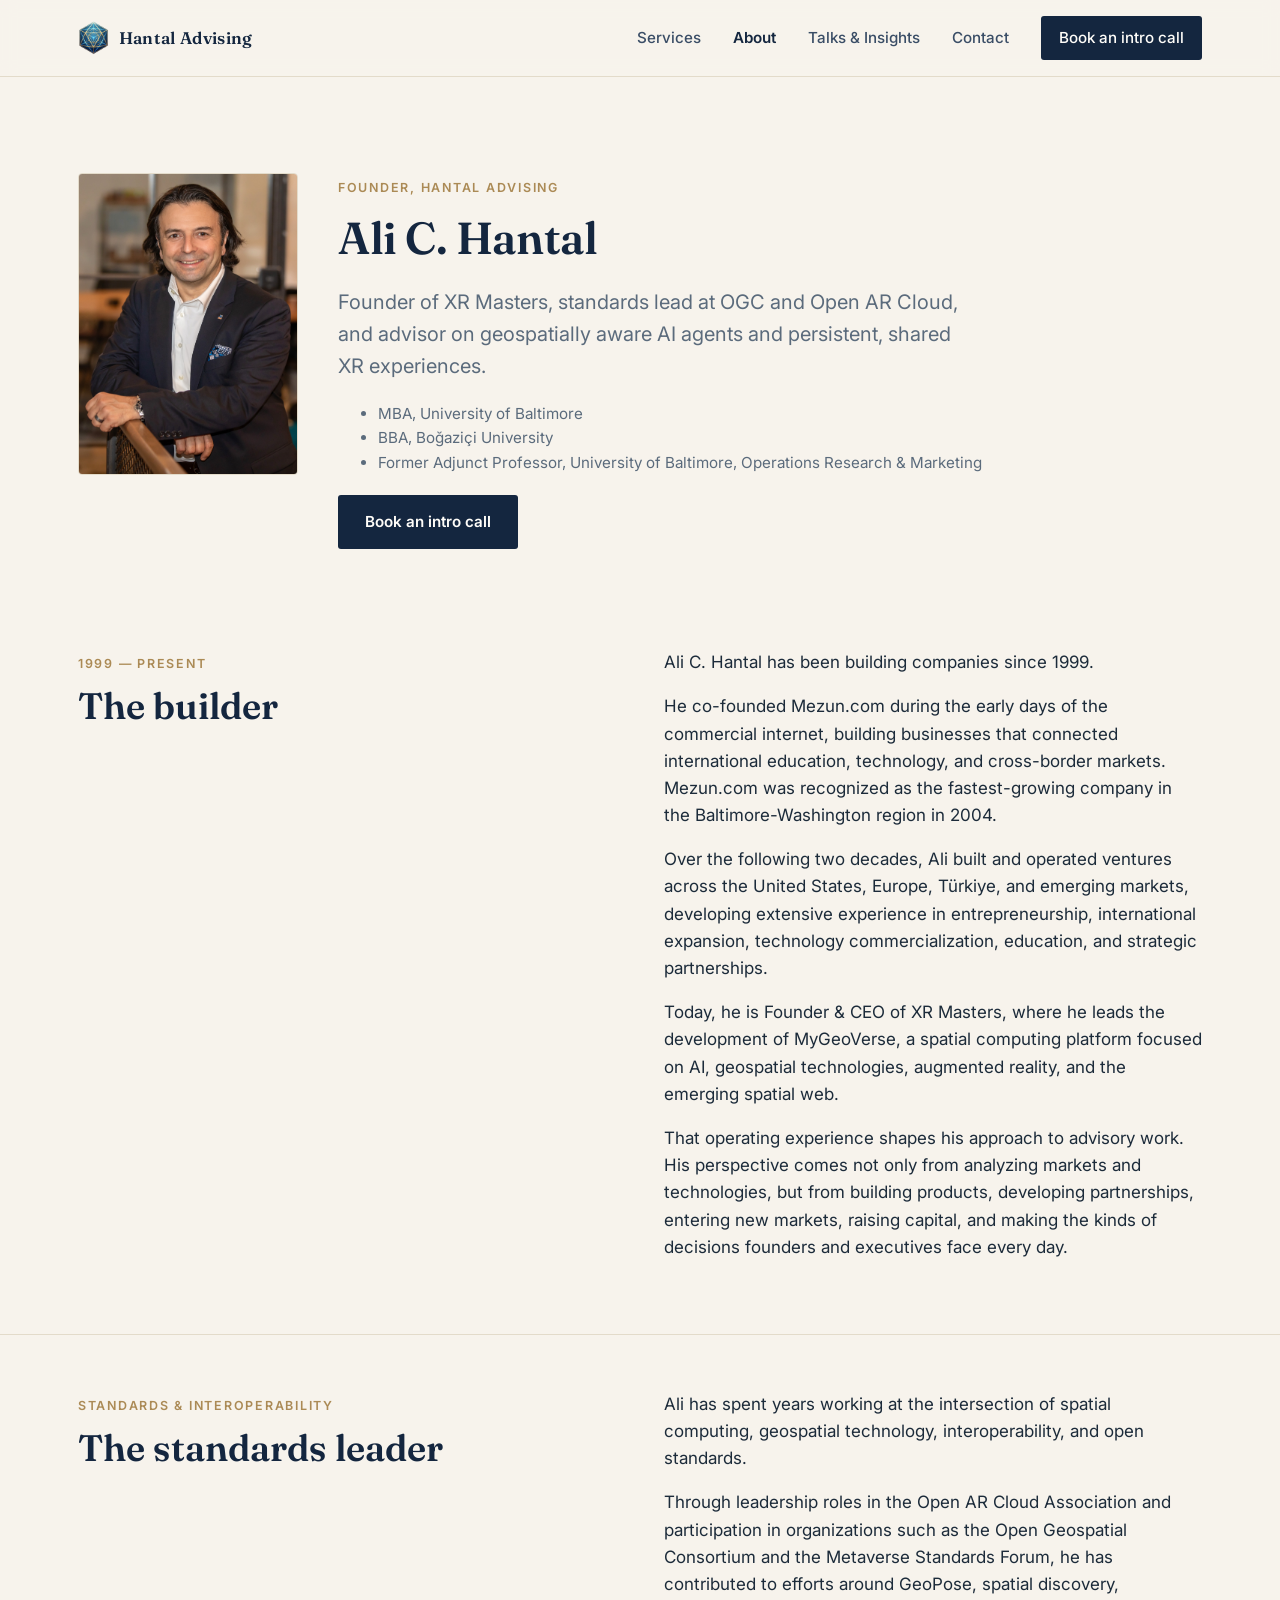
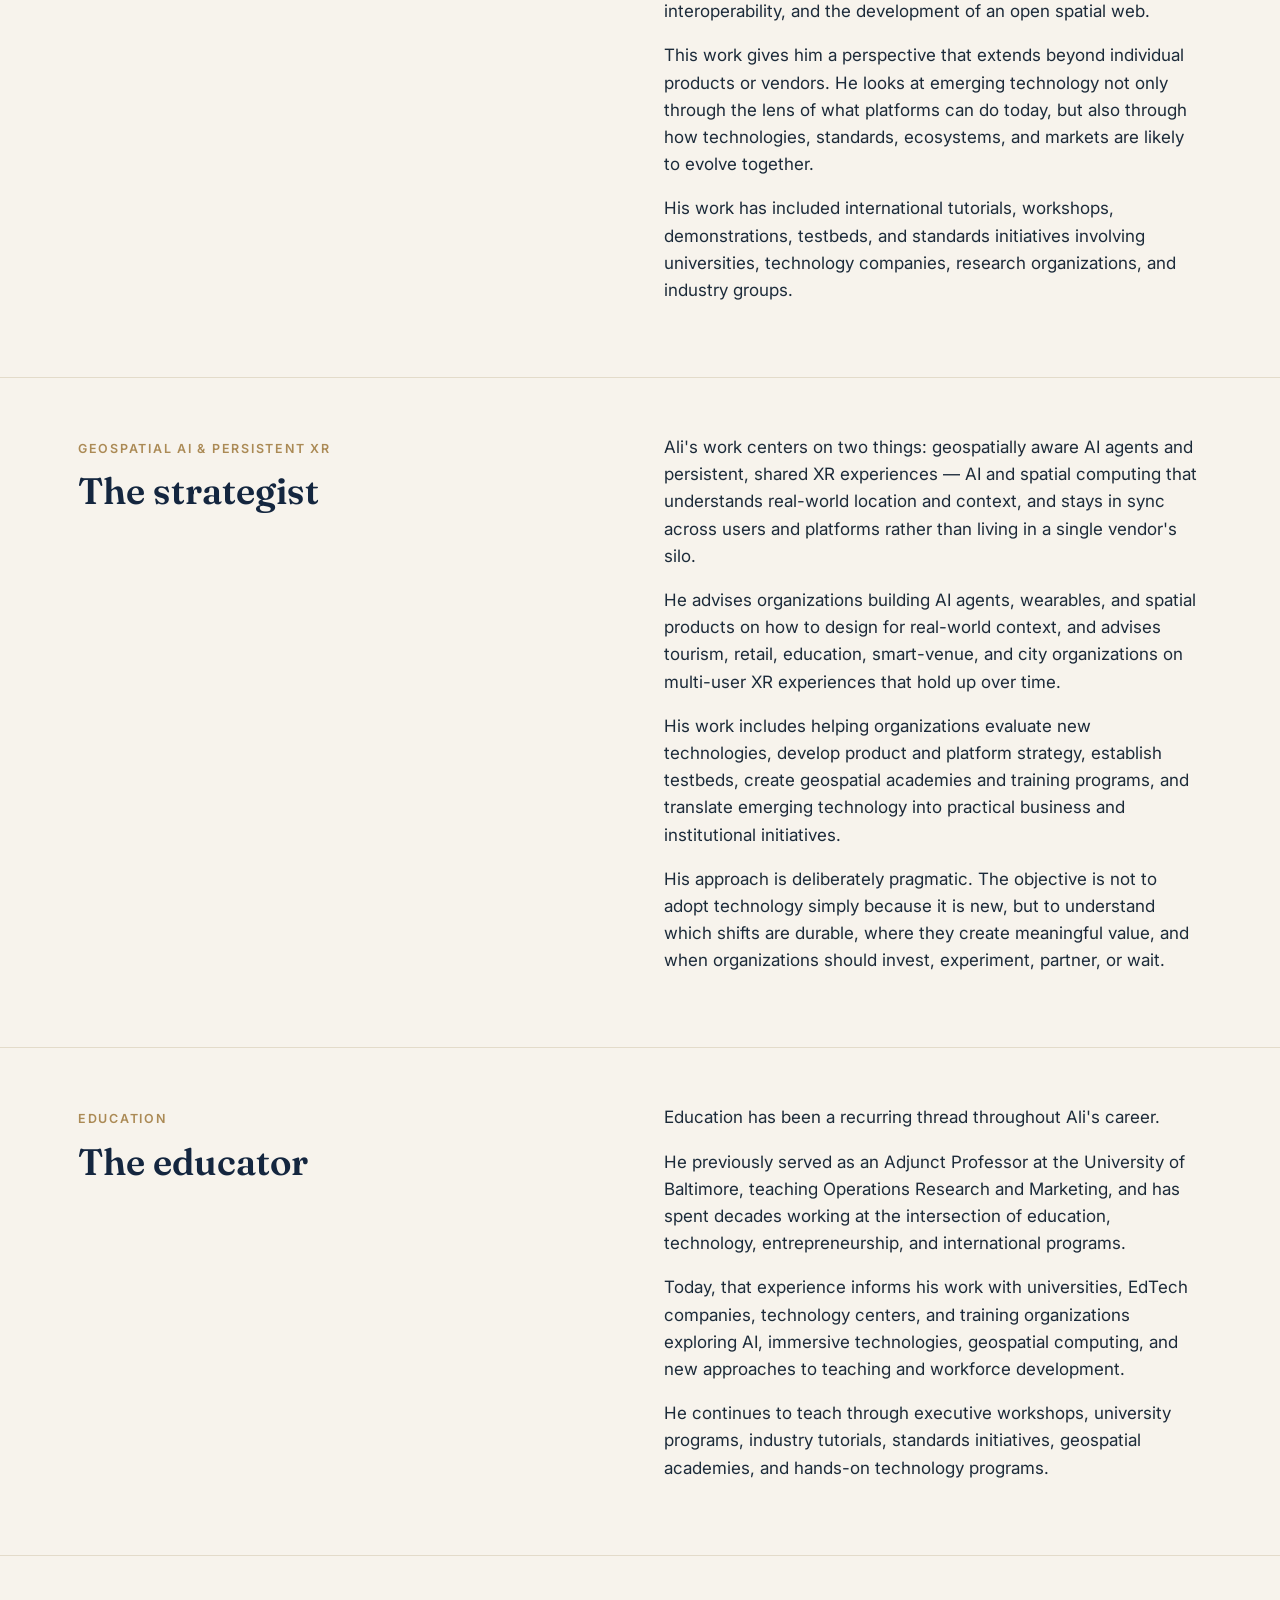
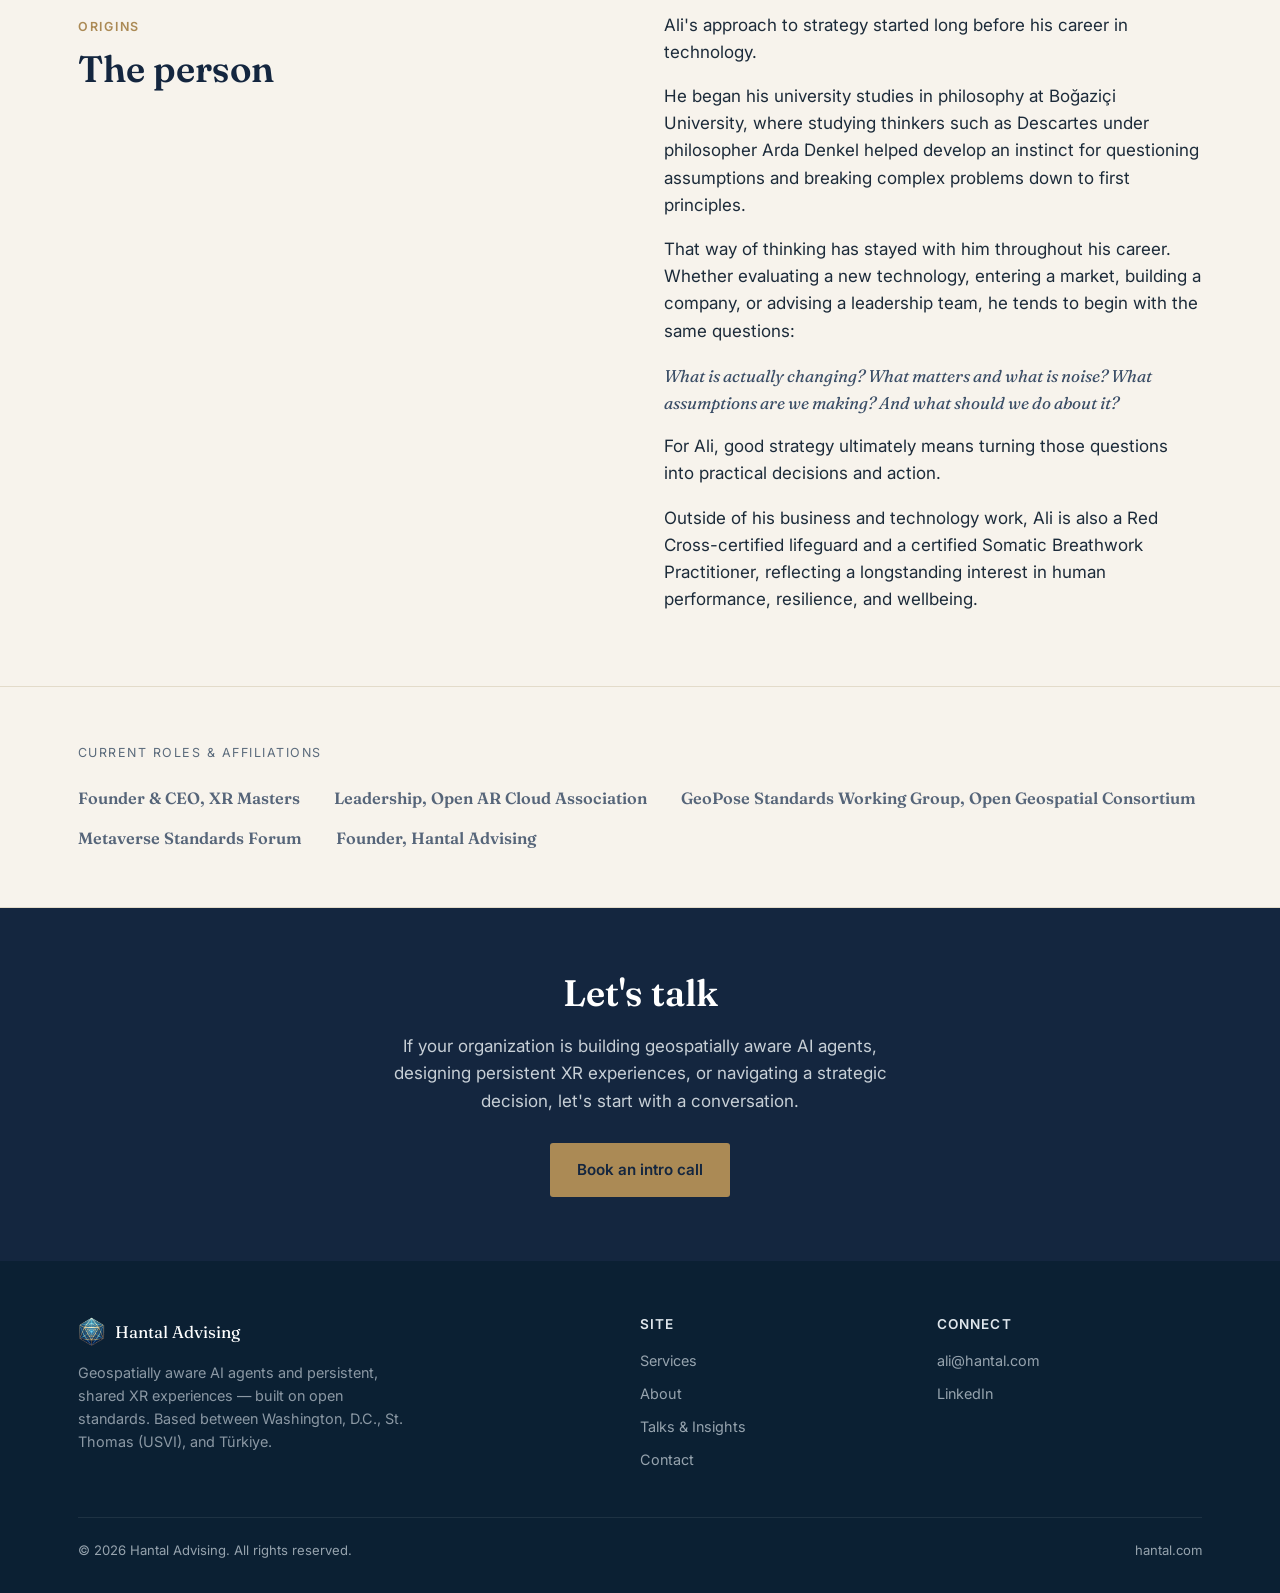
==== about.html @ 778f34fb "Reposition around Geospatially Aware AI Agents and Persistent Shared XR Per the 2026-09-05 homepage/" ====
<!doctype html>
<html lang="en">
<head>
<meta charset="UTF-8">
<meta name="viewport" content="width=device-width, initial-scale=1">
<title>About Ali Hantal — Hantal Advising</title>
<meta name="description" content="Founder of XR Masters, standards lead at OGC and Open AR Cloud, and advisor on geospatially aware AI agents and persistent, shared XR experiences.">
<link rel="icon" href="assets/icon.png">
<link rel="preconnect" href="https://fonts.googleapis.com">
<link rel="preconnect" href="https://fonts.gstatic.com" crossorigin>
<link href="https://fonts.googleapis.com/css2?family=Fraunces:wght@500;600;700&family=Inter:wght@400;500;600;700&display=swap" rel="stylesheet">
<link rel="stylesheet" href="css/style.css">
</head>
<body>

<header class="site">
  <div class="nav-row">
    <a class="brand" href="index.html">
      <img src="assets/icon.png" alt="Hantal Advising icon">
      <span>Hantal Advising</span>
    </a>
    <button class="nav-toggle" aria-label="Toggle navigation" aria-expanded="false">
      <span></span><span></span><span></span>
    </button>
    <nav class="primary">
      <a href="services.html">Services</a>
      <a href="about.html" class="current">About</a>
      <a href="insights.html">Talks &amp; Insights</a>
      <a href="contact.html">Contact</a>
      <a class="cta" href="contact.html">Book an intro call</a>
    </nav>
  </div>
</header>

<main>

  <section class="hero" style="padding-bottom:20px;">
    <div class="wrap">
      <div class="person-card">
        <img src="assets/ali-hantal.jpg" alt="Ali C. Hantal">
        <div>
          <span class="eyebrow">Founder, Hantal Advising</span>
          <h1 style="font-size:clamp(2rem,4vw,2.8rem);">Ali C. Hantal</h1>
          <p class="lede">Founder of XR Masters, standards lead at OGC and Open AR Cloud, and advisor on geospatially aware AI agents and persistent, shared XR experiences.</p>
          <ul class="credentials">
            <li>MBA, University of Baltimore</li>
            <li>BBA, Boğaziçi University</li>
            <li>Former Adjunct Professor, University of Baltimore, Operations Research &amp; Marketing</li>
          </ul>
          <div style="margin-top:20px;display:flex;gap:14px;flex-wrap:wrap;">
            <a class="btn btn-primary" href="contact.html">Book an intro call</a>
          </div>
        </div>
      </div>
    </div>
  </section>

  <!-- The builder -->
  <section class="tight">
    <div class="wrap">
      <div class="two-col">
        <div>
          <span class="eyebrow">1999 — present</span>
          <h2>The builder</h2>
        </div>
        <div>
          <p>Ali C. Hantal has been building companies since 1999.</p>
          <p>He co-founded Mezun.com during the early days of the commercial internet, building businesses that connected international education, technology, and cross-border markets. Mezun.com was recognized as the fastest-growing company in the Baltimore-Washington region in 2004.</p>
          <p>Over the following two decades, Ali built and operated ventures across the United States, Europe, Türkiye, and emerging markets, developing extensive experience in entrepreneurship, international expansion, technology commercialization, education, and strategic partnerships.</p>
          <p>Today, he is Founder &amp; CEO of XR Masters, where he leads the development of MyGeoVerse, a spatial computing platform focused on AI, geospatial technologies, augmented reality, and the emerging spatial web.</p>
          <p>That operating experience shapes his approach to advisory work. His perspective comes not only from analyzing markets and technologies, but from building products, developing partnerships, entering new markets, raising capital, and making the kinds of decisions founders and executives face every day.</p>
        </div>
      </div>
    </div>
  </section>

  <hr class="divider">

  <!-- The standards leader -->
  <section class="tight">
    <div class="wrap">
      <div class="two-col">
        <div>
          <span class="eyebrow">Standards &amp; interoperability</span>
          <h2>The standards leader</h2>
        </div>
        <div>
          <p>Ali has spent years working at the intersection of spatial computing, geospatial technology, interoperability, and open standards.</p>
          <p>Through leadership roles in the Open AR Cloud Association and participation in organizations such as the Open Geospatial Consortium and the Metaverse Standards Forum, he has contributed to efforts around GeoPose, spatial discovery, interoperability, and the development of an open spatial web.</p>
          <p>This work gives him a perspective that extends beyond individual products or vendors. He looks at emerging technology not only through the lens of what platforms can do today, but also through how technologies, standards, ecosystems, and markets are likely to evolve together.</p>
          <p>His work has included international tutorials, workshops, demonstrations, testbeds, and standards initiatives involving universities, technology companies, research organizations, and industry groups.</p>
        </div>
      </div>
    </div>
  </section>

  <hr class="divider">

  <!-- The strategist -->
  <section class="tight">
    <div class="wrap">
      <div class="two-col">
        <div>
          <span class="eyebrow">Geospatial AI &amp; persistent XR</span>
          <h2>The strategist</h2>
        </div>
        <div>
          <p>Ali's work centers on two things: geospatially aware AI agents and persistent, shared XR experiences — AI and spatial computing that understands real-world location and context, and stays in sync across users and platforms rather than living in a single vendor's silo.</p>
          <p>He advises organizations building AI agents, wearables, and spatial products on how to design for real-world context, and advises tourism, retail, education, smart-venue, and city organizations on multi-user XR experiences that hold up over time.</p>
          <p>His work includes helping organizations evaluate new technologies, develop product and platform strategy, establish testbeds, create geospatial academies and training programs, and translate emerging technology into practical business and institutional initiatives.</p>
          <p>His approach is deliberately pragmatic. The objective is not to adopt technology simply because it is new, but to understand which shifts are durable, where they create meaningful value, and when organizations should invest, experiment, partner, or wait.</p>
        </div>
      </div>
    </div>
  </section>

  <hr class="divider">

  <!-- The educator -->
  <section class="tight">
    <div class="wrap">
      <div class="two-col">
        <div>
          <span class="eyebrow">Education</span>
          <h2>The educator</h2>
        </div>
        <div>
          <p>Education has been a recurring thread throughout Ali's career.</p>
          <p>He previously served as an Adjunct Professor at the University of Baltimore, teaching Operations Research and Marketing, and has spent decades working at the intersection of education, technology, entrepreneurship, and international programs.</p>
          <p>Today, that experience informs his work with universities, EdTech companies, technology centers, and training organizations exploring AI, immersive technologies, geospatial computing, and new approaches to teaching and workforce development.</p>
          <p>He continues to teach through executive workshops, university programs, industry tutorials, standards initiatives, geospatial academies, and hands-on technology programs.</p>
        </div>
      </div>
    </div>
  </section>

  <hr class="divider">

  <!-- The person -->
  <section class="tight">
    <div class="wrap">
      <div class="two-col">
        <div>
          <span class="eyebrow">Origins</span>
          <h2>The person</h2>
        </div>
        <div>
          <p>Ali's approach to strategy started long before his career in technology.</p>
          <p>He began his university studies in philosophy at Boğaziçi University, where studying thinkers such as Descartes under philosopher Arda Denkel helped develop an instinct for questioning assumptions and breaking complex problems down to first principles.</p>
          <p>That way of thinking has stayed with him throughout his career. Whether evaluating a new technology, entering a market, building a company, or advising a leadership team, he tends to begin with the same questions:</p>
          <p style="font-family:var(--font-head);font-style:italic;color:var(--ink-soft);">What is actually changing? What matters and what is noise? What assumptions are we making? And what should we do about it?</p>
          <p>For Ali, good strategy ultimately means turning those questions into practical decisions and action.</p>
          <p>Outside of his business and technology work, Ali is also a Red Cross-certified lifeguard and a certified Somatic Breathwork Practitioner, reflecting a longstanding interest in human performance, resilience, and wellbeing.</p>
        </div>
      </div>
    </div>
  </section>

  <!-- Affiliations -->
  <section class="credibility tight">
    <div class="wrap">
      <div class="label">Current roles &amp; affiliations</div>
      <div class="logo-row">
        <span>Founder &amp; CEO, XR Masters</span>
        <span>Leadership, Open AR Cloud Association</span>
        <span>GeoPose Standards Working Group, Open Geospatial Consortium</span>
        <span>Metaverse Standards Forum</span>
        <span>Founder, Hantal Advising</span>
      </div>
    </div>
  </section>

  <section class="cta-band">
    <div class="wrap">
      <h2>Let's talk</h2>
      <p>If your organization is building geospatially aware AI agents, designing persistent XR experiences, or navigating a strategic decision, let's start with a conversation.</p>
      <a class="btn btn-primary" href="contact.html">Book an intro call</a>
    </div>
  </section>

</main>

<footer class="site">
  <div class="wrap">
    <div class="foot-grid">
      <div>
        <div class="brand-foot">
          <img src="assets/icon.png" alt="Hantal Advising icon">
          <span>Hantal Advising</span>
        </div>
        <p style="max-width:340px;color:#8b98a4;">Geospatially aware AI agents and persistent, shared XR experiences — built on open standards. Based between Washington, D.C., St. Thomas (USVI), and Türkiye.</p>
      </div>
      <div>
        <h4>Site</h4>
        <ul>
          <li><a href="services.html">Services</a></li>
          <li><a href="about.html">About</a></li>
          <li><a href="insights.html">Talks &amp; Insights</a></li>
          <li><a href="contact.html">Contact</a></li>
        </ul>
      </div>
      <div>
        <h4>Connect</h4>
        <ul>
          <li><a href="mailto:ali@hantal.com">ali@hantal.com</a></li>
          <li><a href="https://linkedin.com/in/ahantal" target="_blank" rel="noopener">LinkedIn</a></li>
        </ul>
      </div>
    </div>
    <div class="bottom">
      <span>© 2026 Hantal Advising. All rights reserved.</span>
      <span>hantal.com</span>
    </div>
  </div>
</footer>

<script src="js/main.js"></script>
</body>
</html>
---- css/style.css ----
/* ============================================================
   Hantal Advising — shared stylesheet
   ============================================================ */

:root {
  --ink: #14263f;         /* deep navy, from wordmark */
  --ink-soft: #3a4d66;
  --teal: #123047;        /* anchor dark teal/navy */
  --teal-deep: #0b2033;
  --gold: #ab8a55;        /* metallic accent, from icosahedron edges */
  --gold-bright: #c7a668;
  --paper: #f7f3ec;       /* warm off-white ground */
  --paper-raised: #fffdf9;
  --line: #e3dbca;
  --text: #1c2b3a;
  --text-muted: #5b6b7c;
  --max: 1180px;

  --font-head: "Fraunces", "Iowan Old Style", Georgia, serif;
  --font-body: "Inter", -apple-system, BlinkMacSystemFont, "Segoe UI", sans-serif;
}

* { box-sizing: border-box; }
html { scroll-behavior: smooth; }

body {
  margin: 0;
  background: var(--paper);
  color: var(--text);
  font-family: var(--font-body);
  font-size: 17px;
  line-height: 1.6;
  -webkit-font-smoothing: antialiased;
}

img { max-width: 100%; display: block; }

a { color: var(--teal); text-decoration: none; }
a:hover { color: var(--gold); }

h1, h2, h3, h4 {
  font-family: var(--font-head);
  color: var(--ink);
  line-height: 1.15;
  margin: 0 0 0.5em;
  font-weight: 600;
}

h1 { font-size: clamp(2.4rem, 5vw, 3.6rem); letter-spacing: -0.01em; }
h2 { font-size: clamp(1.7rem, 3vw, 2.3rem); }
h3 { font-size: 1.3rem; }

p { margin: 0 0 1em; color: var(--text); }

.eyebrow {
  display: inline-block;
  font-family: var(--font-body);
  font-size: 0.78rem;
  letter-spacing: 0.14em;
  text-transform: uppercase;
  color: var(--gold);
  font-weight: 600;
  margin-bottom: 0.9em;
}

.lede {
  font-size: 1.15rem;
  color: var(--text-muted);
  max-width: 640px;
}

.wrap {
  max-width: var(--max);
  margin: 0 auto;
  padding: 0 28px;
}

section { padding: 88px 0; }
section.tight { padding: 56px 0; }

/* ---------- buttons ---------- */
.btn {
  display: inline-flex;
  align-items: center;
  gap: 8px;
  font-family: var(--font-body);
  font-weight: 600;
  font-size: 0.95rem;
  padding: 14px 26px;
  border-radius: 3px;
  border: 1px solid transparent;
  cursor: pointer;
  transition: all 0.18s ease;
}
.btn-primary {
  background: var(--ink);
  color: var(--paper-raised);
}
.btn-primary:hover { background: var(--gold); color: var(--ink); }
.btn-ghost {
  background: transparent;
  color: var(--ink);
  border-color: var(--ink);
}
.btn-ghost:hover { border-color: var(--gold); color: var(--gold); }

/* ---------- header / nav ---------- */
header.site {
  position: sticky;
  top: 0;
  z-index: 40;
  background: rgba(247, 243, 236, 0.92);
  backdrop-filter: blur(8px);
  border-bottom: 1px solid var(--line);
}
.nav-row {
  display: flex;
  align-items: center;
  justify-content: space-between;
  padding: 16px 28px;
  max-width: var(--max);
  margin: 0 auto;
}
.brand {
  display: flex;
  align-items: center;
  gap: 10px;
  font-family: var(--font-head);
  font-weight: 600;
  font-size: 1.05rem;
  color: var(--ink);
  letter-spacing: 0.02em;
}
.brand img { height: 34px; width: auto; }
nav.primary { display: flex; align-items: center; gap: 32px; }
nav.primary a {
  color: var(--ink-soft);
  font-size: 0.95rem;
  font-weight: 500;
}
nav.primary a.current { color: var(--ink); font-weight: 600; }
nav.primary a.cta {
  color: var(--paper-raised);
  background: var(--ink);
  padding: 10px 18px;
  border-radius: 3px;
}
nav.primary a.cta:hover { background: var(--gold); color: var(--ink); }

.nav-toggle {
  display: none;
  background: none;
  border: none;
  cursor: pointer;
  padding: 6px;
}
.nav-toggle span {
  display: block;
  width: 24px;
  height: 2px;
  background: var(--ink);
  margin: 5px 0;
}

@media (max-width: 860px) {
  nav.primary {
    display: none;
    position: fixed;
    top: 68px;
    left: 0;
    right: 0;
    max-height: calc(100vh - 68px);
    overflow-y: auto;
    background: var(--paper-raised);
    flex-direction: column;
    align-items: flex-start;
    gap: 0;
    padding: 12px 28px 28px;
    border-bottom: 1px solid var(--line);
  }
  nav.primary.open { display: flex; }
  nav.primary a { width: 100%; padding: 14px 0; border-bottom: 1px solid var(--line); }
  nav.primary a.cta { margin-top: 12px; text-align: center; }
  .nav-toggle { display: block; }
}

/* ---------- hero ---------- */
.hero {
  padding: 96px 0 72px;
}
.hero .eyebrow { margin-bottom: 1.1em; }
.hero h1 { max-width: 820px; }
.hero .lede { margin-top: 22px; font-size: 1.25rem; }
.hero-cta { margin-top: 34px; display: flex; gap: 16px; flex-wrap: wrap; }
.hero-arenas {
  margin-top: 56px;
  display: grid;
  grid-template-columns: repeat(2, 1fr);
  gap: 1px;
  background: var(--line);
  border: 1px solid var(--line);
}
.hero-arenas div {
  background: var(--paper-raised);
  padding: 22px 24px;
  font-size: 0.95rem;
  color: var(--ink-soft);
  font-weight: 500;
}
@media (max-width: 700px) {
  .hero-arenas { grid-template-columns: 1fr; }
}

/* ---------- sections on dark ---------- */
.band-dark {
  background: var(--teal-deep);
  color: #dfe6ec;
}
.band-dark h2, .band-dark h3 { color: #fff; }
.band-dark p { color: #b9c3cd; }
.band-dark .eyebrow { color: var(--gold-bright); }

/* ---------- cards ---------- */
.grid { display: grid; gap: 26px; }
.grid.cols-3 { grid-template-columns: repeat(3, 1fr); }
.grid.cols-2 { grid-template-columns: repeat(2, 1fr); }
@media (max-width: 900px) {
  .grid.cols-3, .grid.cols-2 { grid-template-columns: 1fr; }
}

.card {
  background: var(--paper-raised);
  border: 1px solid var(--line);
  padding: 30px 28px;
  border-radius: 4px;
}
.card h3 { margin-bottom: 0.5em; }

.boxes-lg .card {
  padding: 44px 40px;
  border-top: 3px solid var(--gold);
}
.boxes-lg .card h3 { font-size: 1.5rem; }
.boxes-lg .card p { color: var(--text-muted); font-size: 1.02rem; }
.boxes-lg .card a.more { font-size: 0.98rem; }
.card .tag {
  font-size: 0.75rem;
  letter-spacing: 0.08em;
  text-transform: uppercase;
  color: var(--gold);
  font-weight: 700;
  margin-bottom: 0.8em;
  display: block;
}
.card ul { margin: 0.8em 0 0; padding-left: 1.1em; color: var(--text-muted); }
.card ul li { margin-bottom: 0.4em; }
.card a.more { display: inline-block; margin-top: 1em; font-weight: 600; font-size: 0.92rem; }

/* ---------- credibility strip ---------- */
.credibility {
  border-top: 1px solid var(--line);
  border-bottom: 1px solid var(--line);
  padding: 40px 0;
}
.credibility .label {
  font-size: 0.78rem;
  letter-spacing: 0.12em;
  text-transform: uppercase;
  color: var(--text-muted);
  margin-bottom: 22px;
}
.logo-row {
  display: flex;
  flex-wrap: wrap;
  gap: 14px 34px;
  align-items: center;
}
.logo-row span {
  font-family: var(--font-head);
  font-weight: 600;
  color: var(--ink-soft);
  font-size: 1.02rem;
  opacity: 0.85;
}

/* ---------- signature band ---------- */
.signature {
  background: var(--teal-deep);
  color: #e8ecef;
  padding: 72px 0;
  position: relative;
}
.signature::before {
  content: "";
  position: absolute;
  inset: 0;
  background: radial-gradient(circle at 85% 20%, rgba(171,138,85,0.16), transparent 55%);
  pointer-events: none;
}
.signature .inner { position: relative; }
.signature .eyebrow { color: var(--gold-bright); }
.signature h2 { color: #fff; max-width: 640px; }
.signature p { color: #b9c3cd; max-width: 600px; }
.signature ul { color: #c7d0d8; padding-left: 1.2em; max-width: 600px; }
.signature ul li { margin-bottom: 0.5em; }

/* ---------- about teaser / person ---------- */
.person-teaser {
  display: grid;
  grid-template-columns: 260px 1fr;
  gap: 44px;
  align-items: center;
}
.person-teaser img {
  border-radius: 4px;
  border: 1px solid var(--line);
}
@media (max-width: 700px) {
  .person-teaser { grid-template-columns: 1fr; }
  .person-teaser img { max-width: 220px; }
}

.person-card {
  display: grid;
  grid-template-columns: 220px 1fr;
  gap: 40px;
  margin-bottom: 24px;
}
.person-card img { border-radius: 4px; border: 1px solid var(--line); }
.person-card .credentials { margin-top: 1em; }
.person-card .credentials li { color: var(--text-muted); font-size: 0.95rem; }
@media (max-width: 700px) {
  .person-card { grid-template-columns: 1fr; }
  .person-card img { max-width: 200px; }
}

/* ---------- talks / insights ---------- */
.filter-tabs {
  display: flex;
  gap: 10px;
  margin-bottom: 36px;
  flex-wrap: wrap;
}
.filter-tabs button {
  font-family: var(--font-body);
  font-weight: 600;
  font-size: 0.9rem;
  padding: 10px 18px;
  border-radius: 999px;
  border: 1px solid var(--line);
  background: var(--paper-raised);
  color: var(--ink-soft);
  cursor: pointer;
  transition: all 0.15s ease;
}
.filter-tabs button.active,
.filter-tabs button:hover {
  background: var(--ink);
  color: var(--paper-raised);
  border-color: var(--ink);
}

.talk-list { display: grid; gap: 20px; }
.talk-card {
  display: grid;
  grid-template-columns: 96px 1fr auto;
  gap: 24px;
  align-items: center;
  background: var(--paper-raised);
  border: 1px solid var(--line);
  border-radius: 4px;
  padding: 22px 26px;
}
.talk-card .kind {
  width: 96px;
  height: 96px;
  border-radius: 4px;
  background: var(--teal-deep);
  display: flex;
  align-items: center;
  justify-content: center;
  color: var(--gold-bright);
  font-family: var(--font-head);
  font-size: 0.8rem;
  text-align: center;
  padding: 8px;
}
.talk-card .meta {
  font-size: 0.82rem;
  color: var(--text-muted);
  text-transform: uppercase;
  letter-spacing: 0.06em;
  margin-bottom: 6px;
}
.talk-card h3 { margin-bottom: 6px; font-size: 1.15rem; }
.talk-card p { margin: 0; color: var(--text-muted); font-size: 0.95rem; }
.talk-card .go { white-space: nowrap; font-weight: 600; }
.talk-card.pinned { border-color: var(--gold); }
@media (max-width: 700px) {
  .talk-card { grid-template-columns: 1fr; }
  .talk-card .kind { width: 56px; height: 56px; font-size: 0.65rem; }
}

.talk-card[data-category][hidden] { display: none; }

/* ---------- contact ---------- */
.contact-grid {
  display: grid;
  grid-template-columns: 1.1fr 0.9fr;
  gap: 56px;
}
@media (max-width: 860px) {
  .contact-grid { grid-template-columns: 1fr; }
}
form.contact-form { display: grid; gap: 18px; }
form.contact-form label {
  display: block;
  font-size: 0.85rem;
  font-weight: 600;
  color: var(--ink-soft);
  margin-bottom: 6px;
}
form.contact-form input,
form.contact-form select,
form.contact-form textarea {
  width: 100%;
  padding: 12px 14px;
  border: 1px solid var(--line);
  border-radius: 3px;
  background: var(--paper-raised);
  font-family: var(--font-body);
  font-size: 0.98rem;
  color: var(--text);
}
form.contact-form textarea { resize: vertical; min-height: 130px; }
.hp { position: absolute; left: -9999px; }

.contact-side .item { margin-bottom: 28px; }
.contact-side .item .label {
  font-size: 0.78rem;
  letter-spacing: 0.1em;
  text-transform: uppercase;
  color: var(--gold);
  font-weight: 700;
  margin-bottom: 6px;
}

/* ---------- CTA band ---------- */
.cta-band {
  background: var(--ink);
  color: #fff;
  padding: 64px 0;
  text-align: center;
}
.cta-band h2 { color: #fff; }
.cta-band p { color: #c7cfd6; max-width: 520px; margin: 0 auto 28px; }
.cta-band .btn-primary { background: var(--gold); color: var(--ink); }
.cta-band .btn-primary:hover { background: #fff; }

/* ---------- footer ---------- */
footer.site {
  background: var(--teal-deep);
  color: #96a3ae;
  padding: 56px 0 32px;
  font-size: 0.9rem;
}
footer.site .foot-grid {
  display: grid;
  grid-template-columns: 2fr 1fr 1fr;
  gap: 32px;
  margin-bottom: 36px;
}
footer.site h4 { color: #dfe6ec; font-family: var(--font-body); font-size: 0.85rem; letter-spacing: 0.08em; text-transform: uppercase; margin-bottom: 16px; }
footer.site a { color: #96a3ae; }
footer.site a:hover { color: var(--gold-bright); }
footer.site ul { list-style: none; padding: 0; margin: 0; }
footer.site li { margin-bottom: 10px; }
footer.site .brand-foot { display: flex; align-items: center; gap: 10px; margin-bottom: 14px; }
footer.site .brand-foot img { height: 30px; }
footer.site .brand-foot span { font-family: var(--font-head); color: #fff; font-size: 1.05rem; }
footer.site .bottom {
  border-top: 1px solid rgba(255,255,255,0.08);
  padding-top: 22px;
  display: flex;
  justify-content: space-between;
  flex-wrap: wrap;
  gap: 10px;
  font-size: 0.82rem;
}
@media (max-width: 700px) {
  footer.site .foot-grid { grid-template-columns: 1fr; }
}

/* ---------- misc ---------- */
.section-head { max-width: 680px; margin-bottom: 48px; }
.divider { height: 1px; background: var(--line); border: none; margin: 0; }
.two-col { display: grid; grid-template-columns: 1fr 1fr; gap: 48px; }
@media (max-width: 800px) { .two-col { grid-template-columns: 1fr; } }
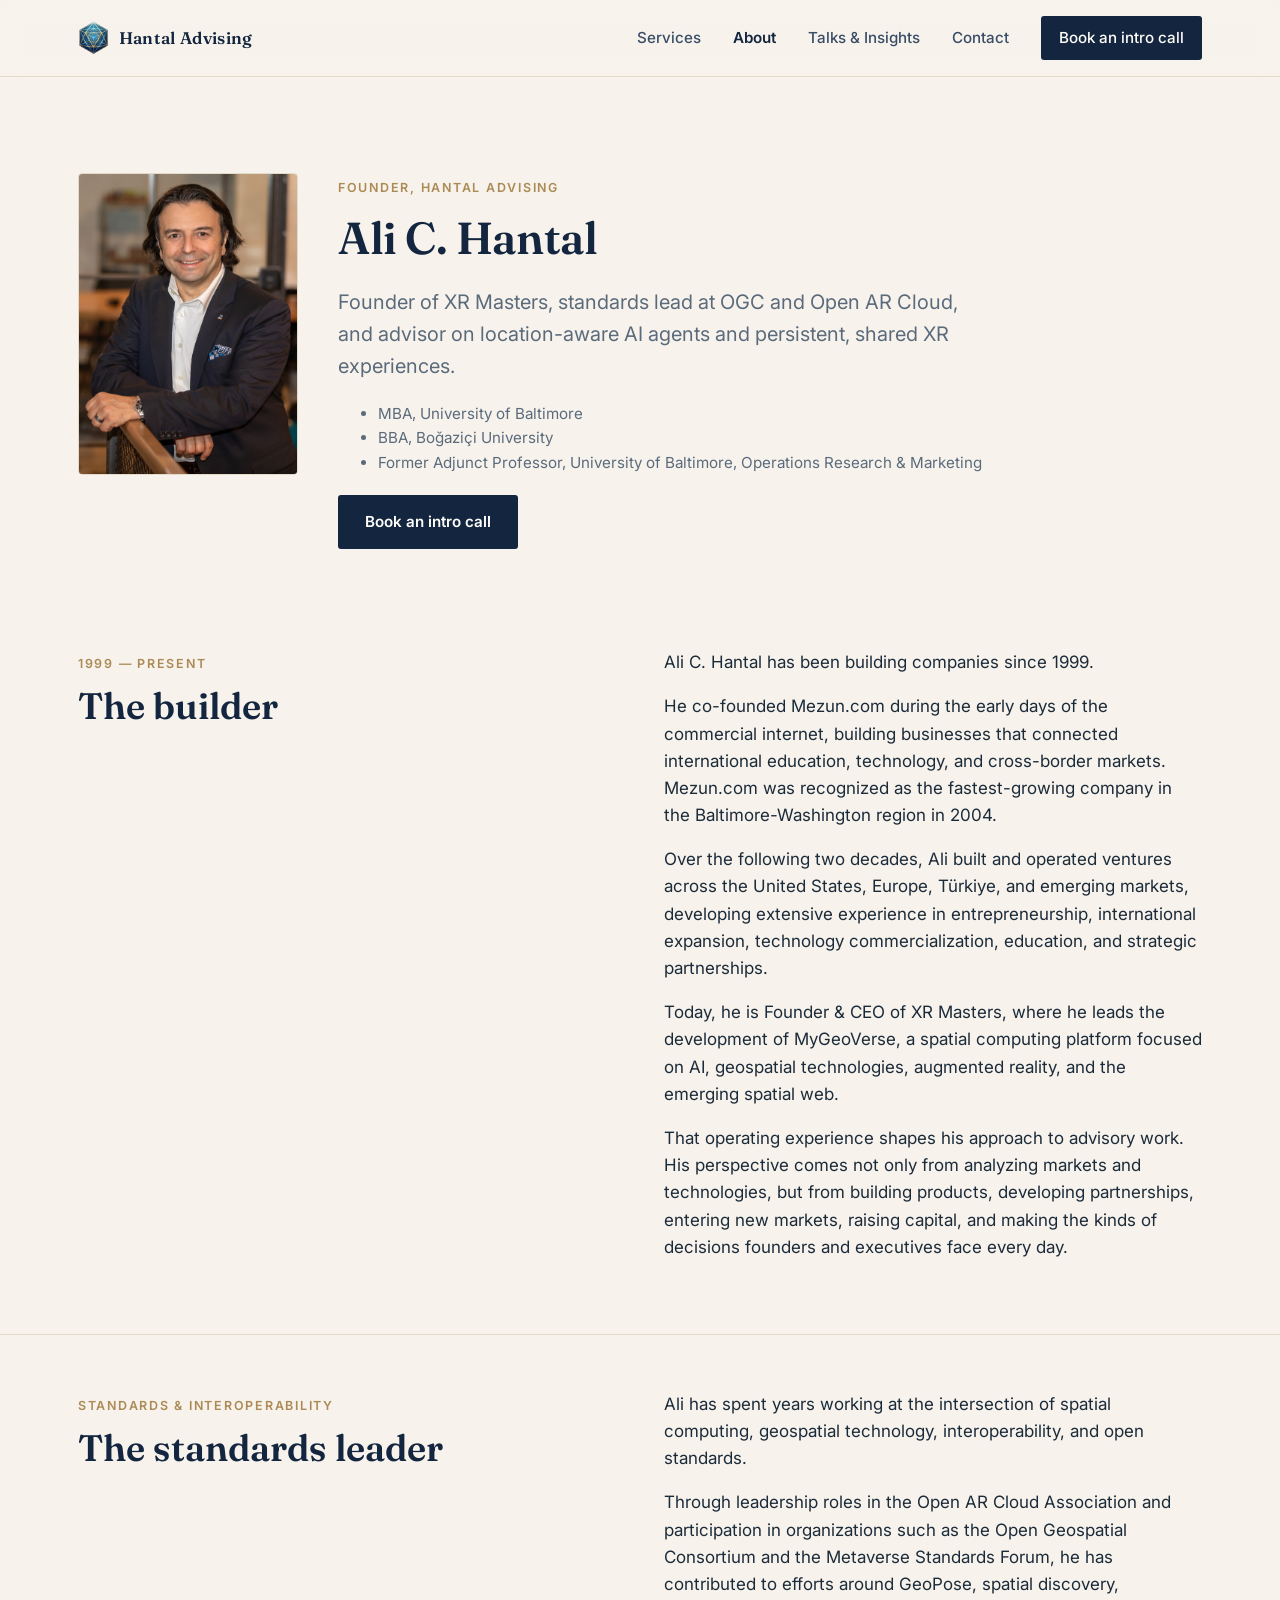
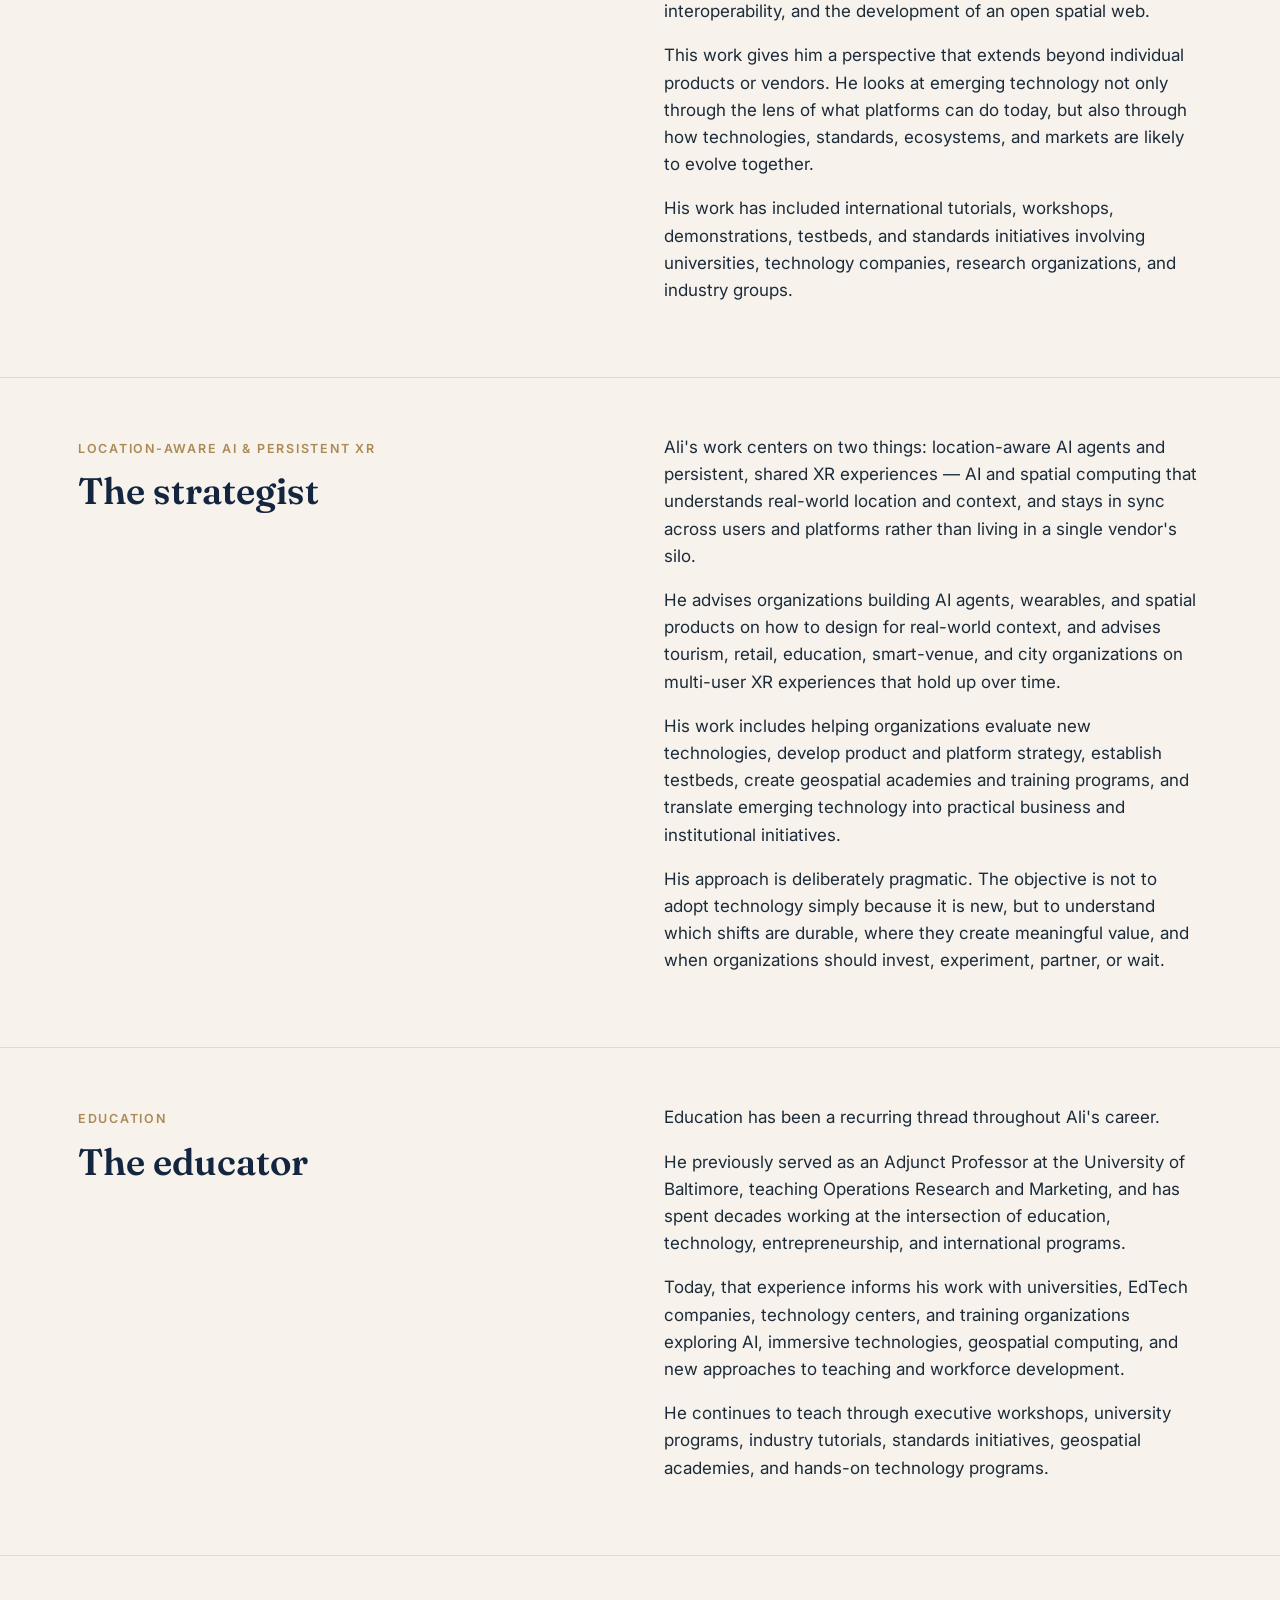
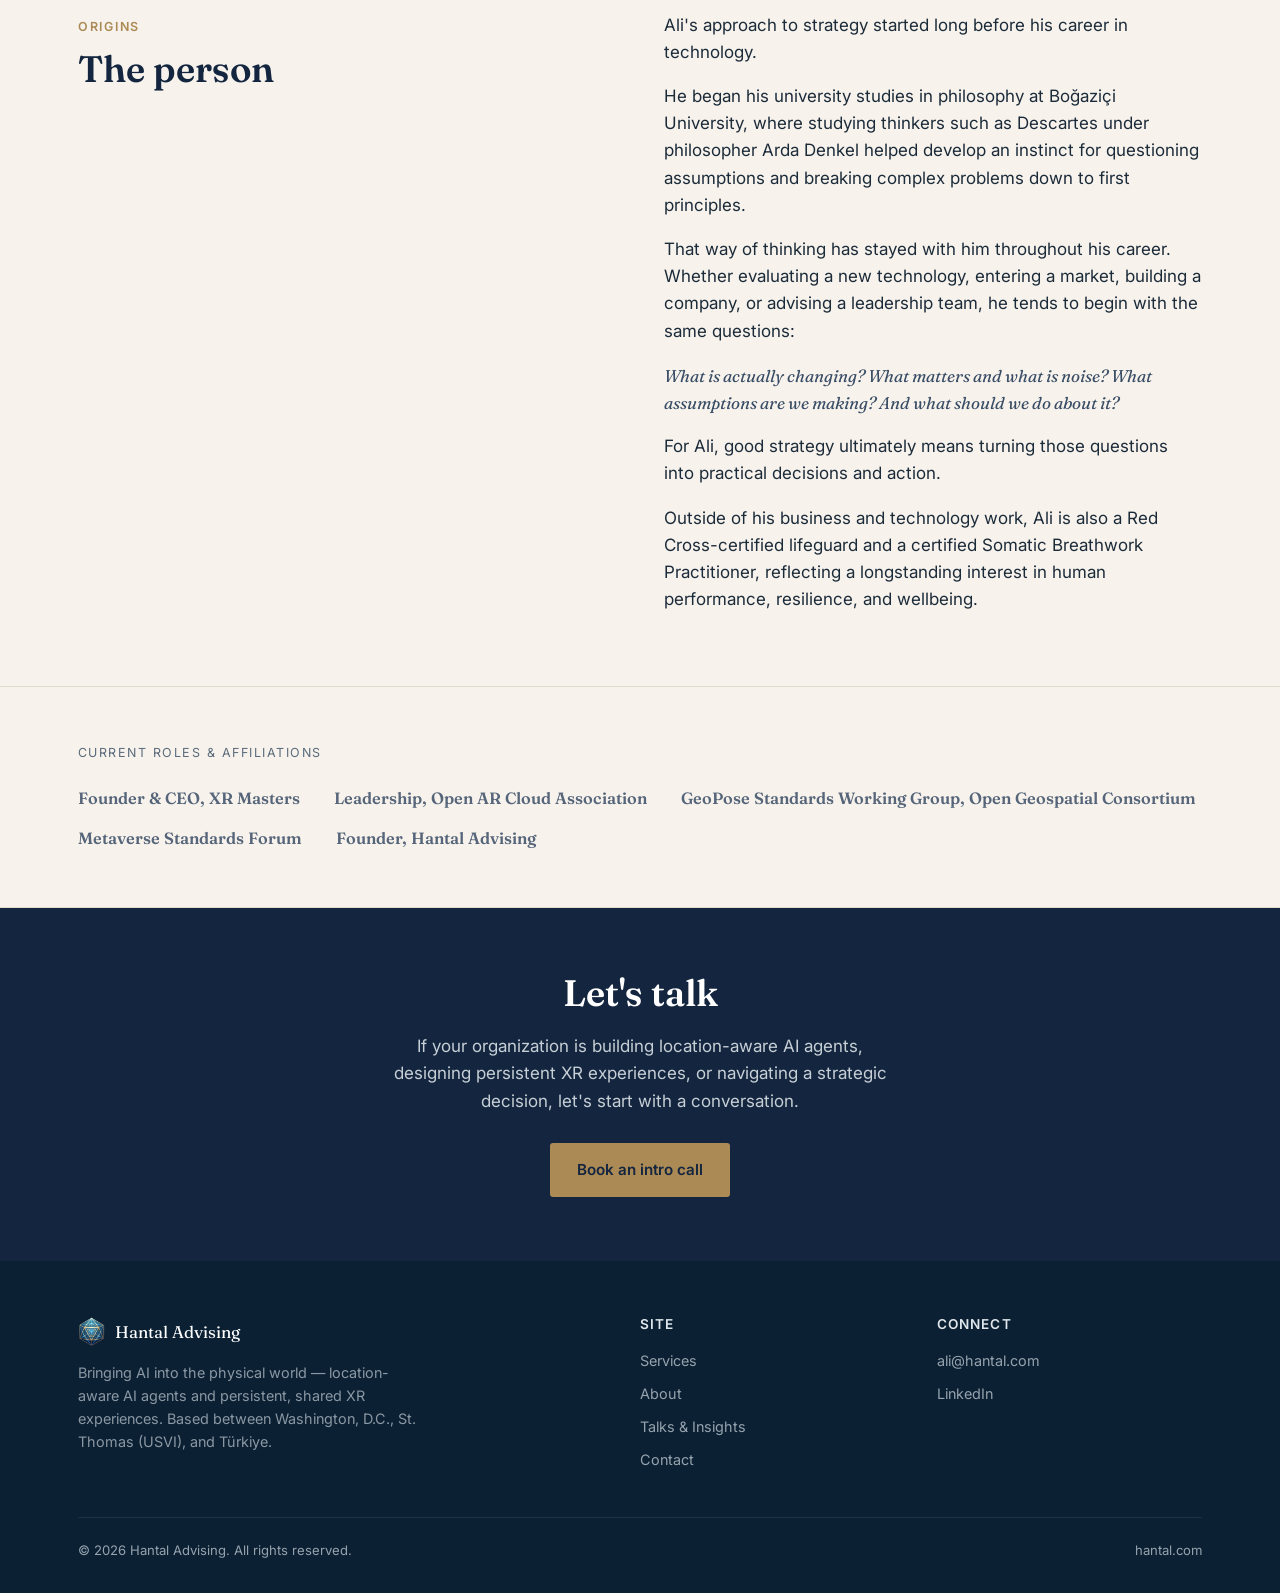
==== commit fcc3895c: "Sharpen positioning: location-aware AI agents for the physical world Per the 2026-09-05 revision bri" ====
--- a/about.html
+++ b/about.html
@@ -4,7 +4,7 @@
 <meta charset="UTF-8">
 <meta name="viewport" content="width=device-width, initial-scale=1">
 <title>About Ali Hantal — Hantal Advising</title>
-<meta name="description" content="Founder of XR Masters, standards lead at OGC and Open AR Cloud, and advisor on geospatially aware AI agents and persistent, shared XR experiences.">
+<meta name="description" content="Founder of XR Masters, standards lead at OGC and Open AR Cloud, and advisor on location-aware AI agents and persistent, shared XR experiences.">
 <link rel="icon" href="assets/icon.png">
 <link rel="preconnect" href="https://fonts.googleapis.com">
 <link rel="preconnect" href="https://fonts.gstatic.com" crossorigin>
@@ -41,7 +41,7 @@
         <div>
           <span class="eyebrow">Founder, Hantal Advising</span>
           <h1 style="font-size:clamp(2rem,4vw,2.8rem);">Ali C. Hantal</h1>
-          <p class="lede">Founder of XR Masters, standards lead at OGC and Open AR Cloud, and advisor on geospatially aware AI agents and persistent, shared XR experiences.</p>
+          <p class="lede">Founder of XR Masters, standards lead at OGC and Open AR Cloud, and advisor on location-aware AI agents and persistent, shared XR experiences.</p>
           <ul class="credentials">
             <li>MBA, University of Baltimore</li>
             <li>BBA, Boğaziçi University</li>
@@ -101,11 +101,11 @@
     <div class="wrap">
       <div class="two-col">
         <div>
-          <span class="eyebrow">Geospatial AI &amp; persistent XR</span>
+          <span class="eyebrow">Location-aware AI &amp; persistent XR</span>
           <h2>The strategist</h2>
         </div>
         <div>
-          <p>Ali's work centers on two things: geospatially aware AI agents and persistent, shared XR experiences — AI and spatial computing that understands real-world location and context, and stays in sync across users and platforms rather than living in a single vendor's silo.</p>
+          <p>Ali's work centers on two things: location-aware AI agents and persistent, shared XR experiences — AI and spatial computing that understands real-world location and context, and stays in sync across users and platforms rather than living in a single vendor's silo.</p>
           <p>He advises organizations building AI agents, wearables, and spatial products on how to design for real-world context, and advises tourism, retail, education, smart-venue, and city organizations on multi-user XR experiences that hold up over time.</p>
           <p>His work includes helping organizations evaluate new technologies, develop product and platform strategy, establish testbeds, create geospatial academies and training programs, and translate emerging technology into practical business and institutional initiatives.</p>
           <p>His approach is deliberately pragmatic. The objective is not to adopt technology simply because it is new, but to understand which shifts are durable, where they create meaningful value, and when organizations should invest, experiment, partner, or wait.</p>
@@ -173,7 +173,7 @@
   <section class="cta-band">
     <div class="wrap">
       <h2>Let's talk</h2>
-      <p>If your organization is building geospatially aware AI agents, designing persistent XR experiences, or navigating a strategic decision, let's start with a conversation.</p>
+      <p>If your organization is building location-aware AI agents, designing persistent XR experiences, or navigating a strategic decision, let's start with a conversation.</p>
       <a class="btn btn-primary" href="contact.html">Book an intro call</a>
     </div>
   </section>
@@ -188,7 +188,7 @@
           <img src="assets/icon.png" alt="Hantal Advising icon">
           <span>Hantal Advising</span>
         </div>
-        <p style="max-width:340px;color:#8b98a4;">Geospatially aware AI agents and persistent, shared XR experiences — built on open standards. Based between Washington, D.C., St. Thomas (USVI), and Türkiye.</p>
+        <p style="max-width:340px;color:#8b98a4;">Bringing AI into the physical world — location-aware AI agents and persistent, shared XR experiences. Based between Washington, D.C., St. Thomas (USVI), and Türkiye.</p>
       </div>
       <div>
         <h4>Site</h4>
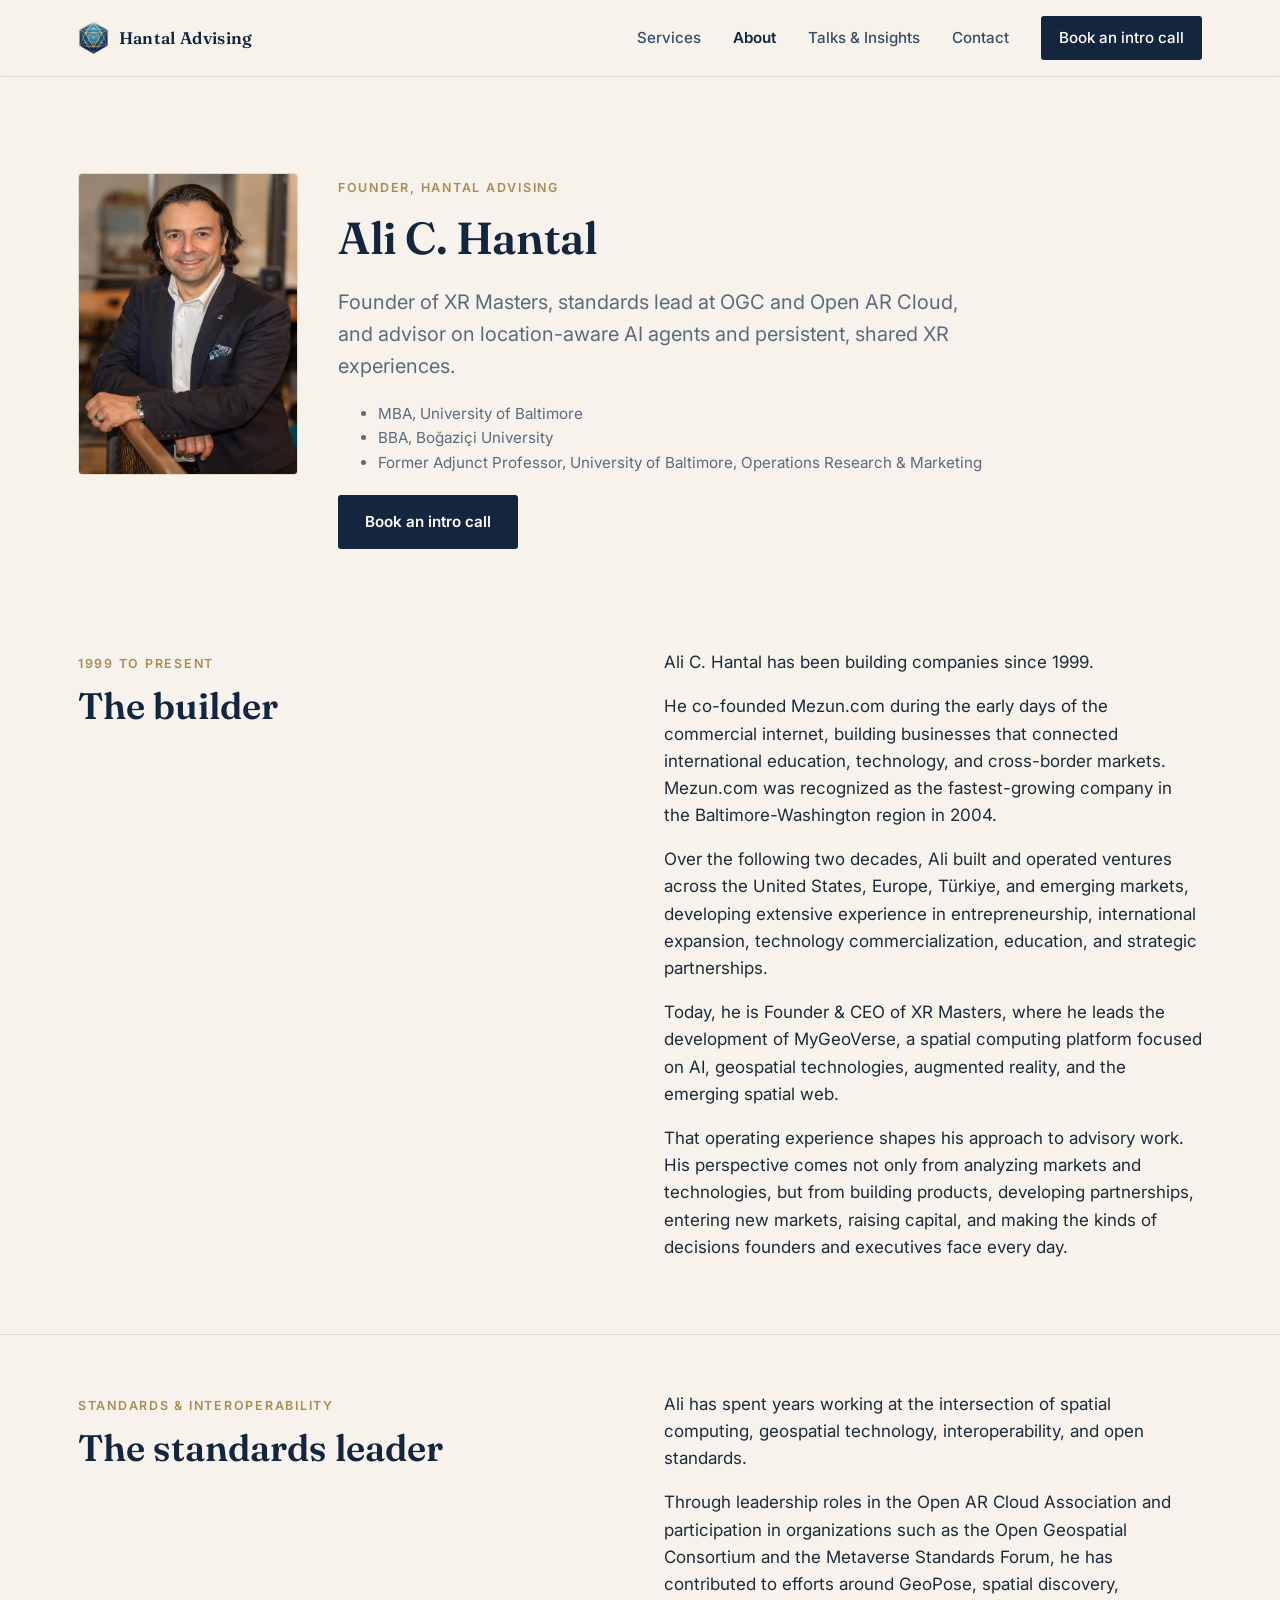
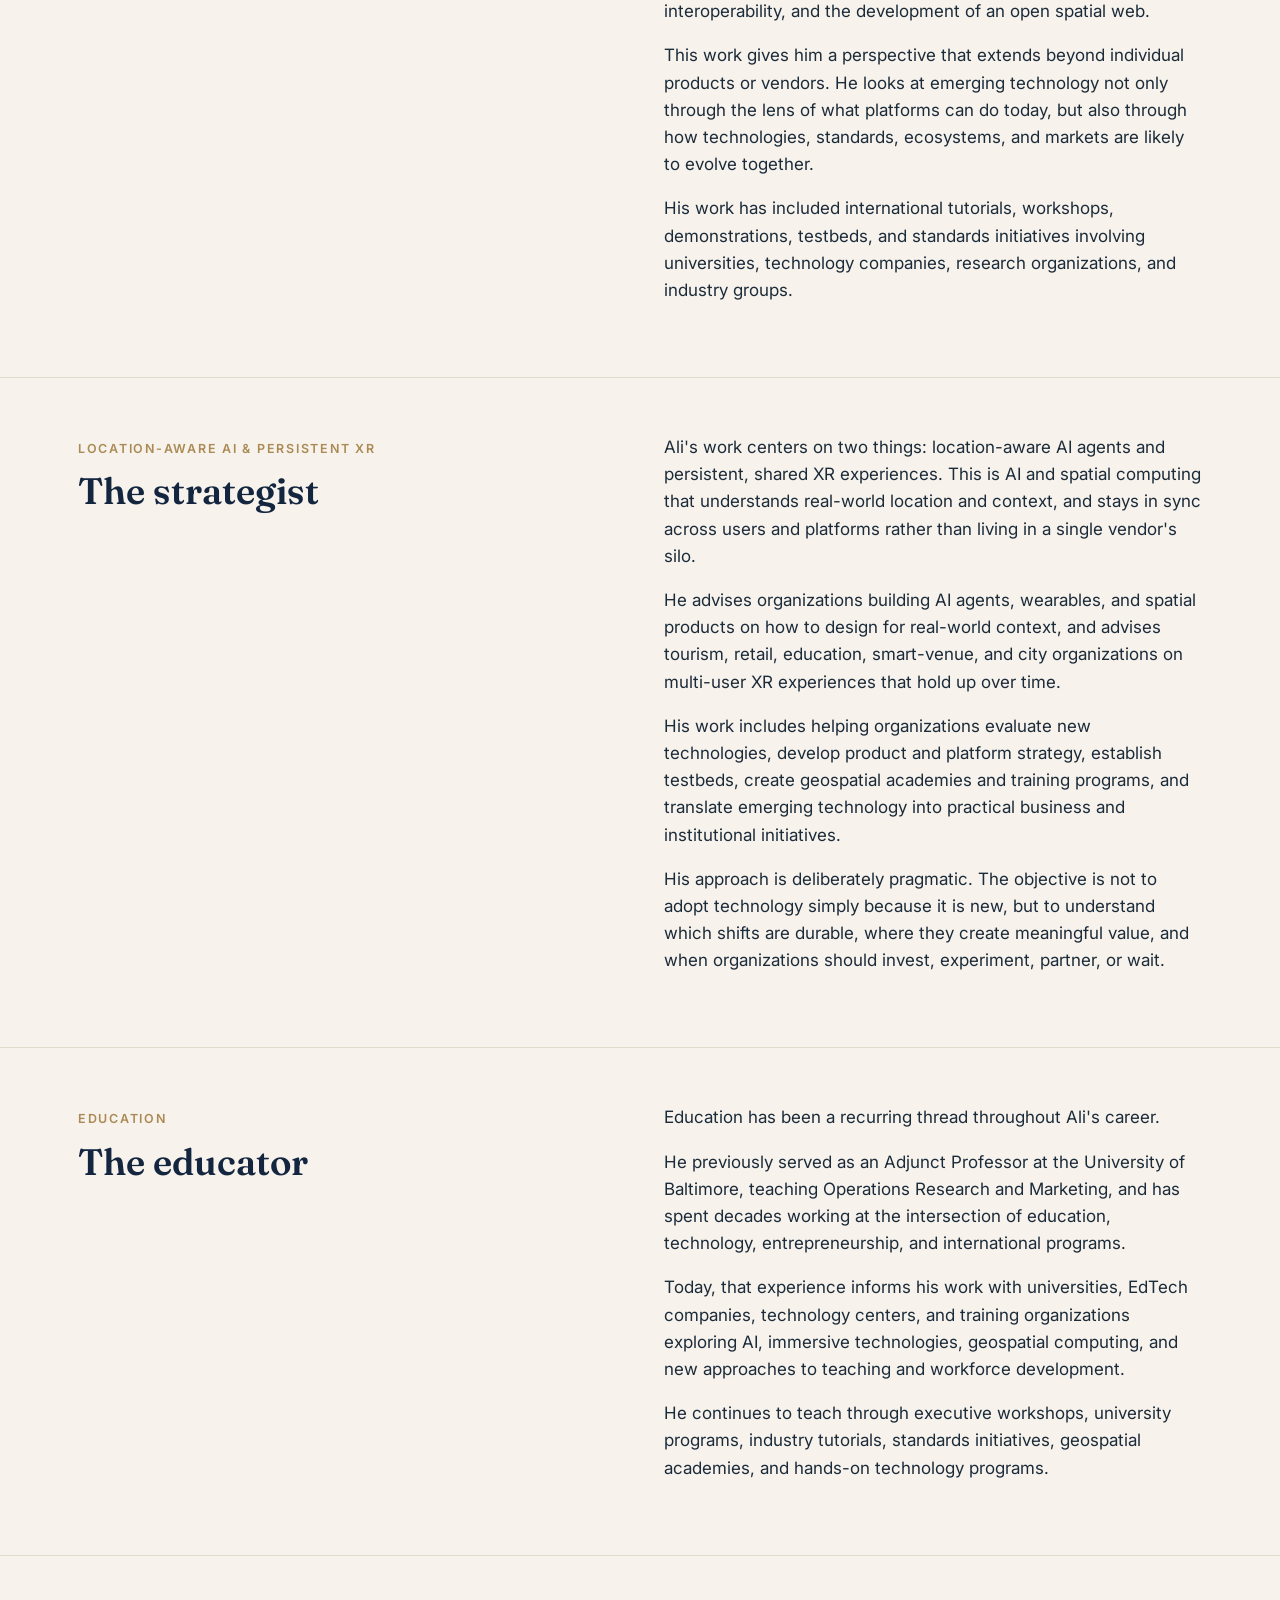
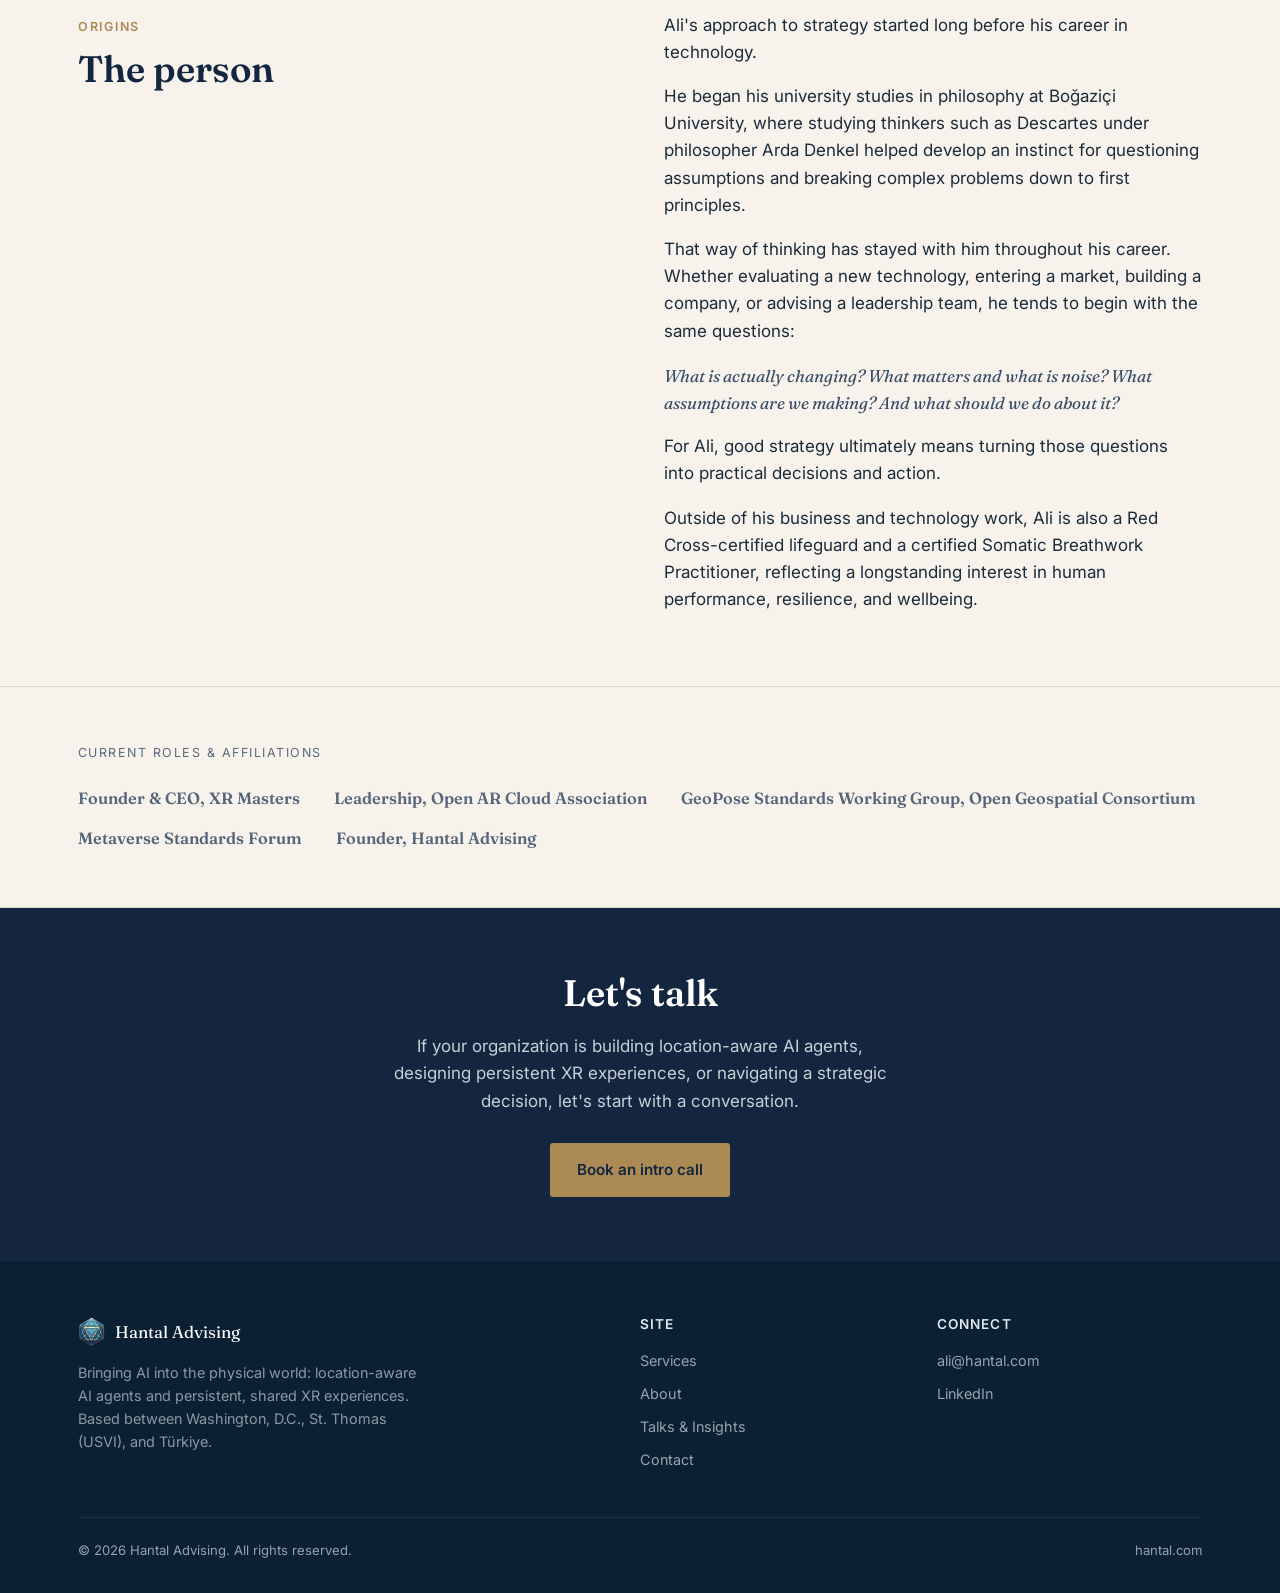
==== commit 7c1cda6f: "Remove all em dashes sitewide Replaced each occurrence with whatever punctuation actually fits the s" ====
--- a/about.html
+++ b/about.html
@@ -3,7 +3,7 @@
 <head>
 <meta charset="UTF-8">
 <meta name="viewport" content="width=device-width, initial-scale=1">
-<title>About Ali Hantal — Hantal Advising</title>
+<title>About Ali Hantal | Hantal Advising</title>
 <meta name="description" content="Founder of XR Masters, standards lead at OGC and Open AR Cloud, and advisor on location-aware AI agents and persistent, shared XR experiences.">
 <link rel="icon" href="assets/icon.png">
 <link rel="preconnect" href="https://fonts.googleapis.com">
@@ -60,7 +60,7 @@
     <div class="wrap">
       <div class="two-col">
         <div>
-          <span class="eyebrow">1999 — present</span>
+          <span class="eyebrow">1999 to present</span>
           <h2>The builder</h2>
         </div>
         <div>
@@ -105,7 +105,7 @@
           <h2>The strategist</h2>
         </div>
         <div>
-          <p>Ali's work centers on two things: location-aware AI agents and persistent, shared XR experiences — AI and spatial computing that understands real-world location and context, and stays in sync across users and platforms rather than living in a single vendor's silo.</p>
+          <p>Ali's work centers on two things: location-aware AI agents and persistent, shared XR experiences. This is AI and spatial computing that understands real-world location and context, and stays in sync across users and platforms rather than living in a single vendor's silo.</p>
           <p>He advises organizations building AI agents, wearables, and spatial products on how to design for real-world context, and advises tourism, retail, education, smart-venue, and city organizations on multi-user XR experiences that hold up over time.</p>
           <p>His work includes helping organizations evaluate new technologies, develop product and platform strategy, establish testbeds, create geospatial academies and training programs, and translate emerging technology into practical business and institutional initiatives.</p>
           <p>His approach is deliberately pragmatic. The objective is not to adopt technology simply because it is new, but to understand which shifts are durable, where they create meaningful value, and when organizations should invest, experiment, partner, or wait.</p>
@@ -188,7 +188,7 @@
           <img src="assets/icon.png" alt="Hantal Advising icon">
           <span>Hantal Advising</span>
         </div>
-        <p style="max-width:340px;color:#8b98a4;">Bringing AI into the physical world — location-aware AI agents and persistent, shared XR experiences. Based between Washington, D.C., St. Thomas (USVI), and Türkiye.</p>
+        <p style="max-width:340px;color:#8b98a4;">Bringing AI into the physical world: location-aware AI agents and persistent, shared XR experiences. Based between Washington, D.C., St. Thomas (USVI), and Türkiye.</p>
       </div>
       <div>
         <h4>Site</h4>
--- a/css/style.css
+++ b/css/style.css
@@ -1,5 +1,5 @@
 /* ============================================================
-   Hantal Advising — shared stylesheet
+   Hantal Advising: shared stylesheet
    ============================================================ */
 
 :root {
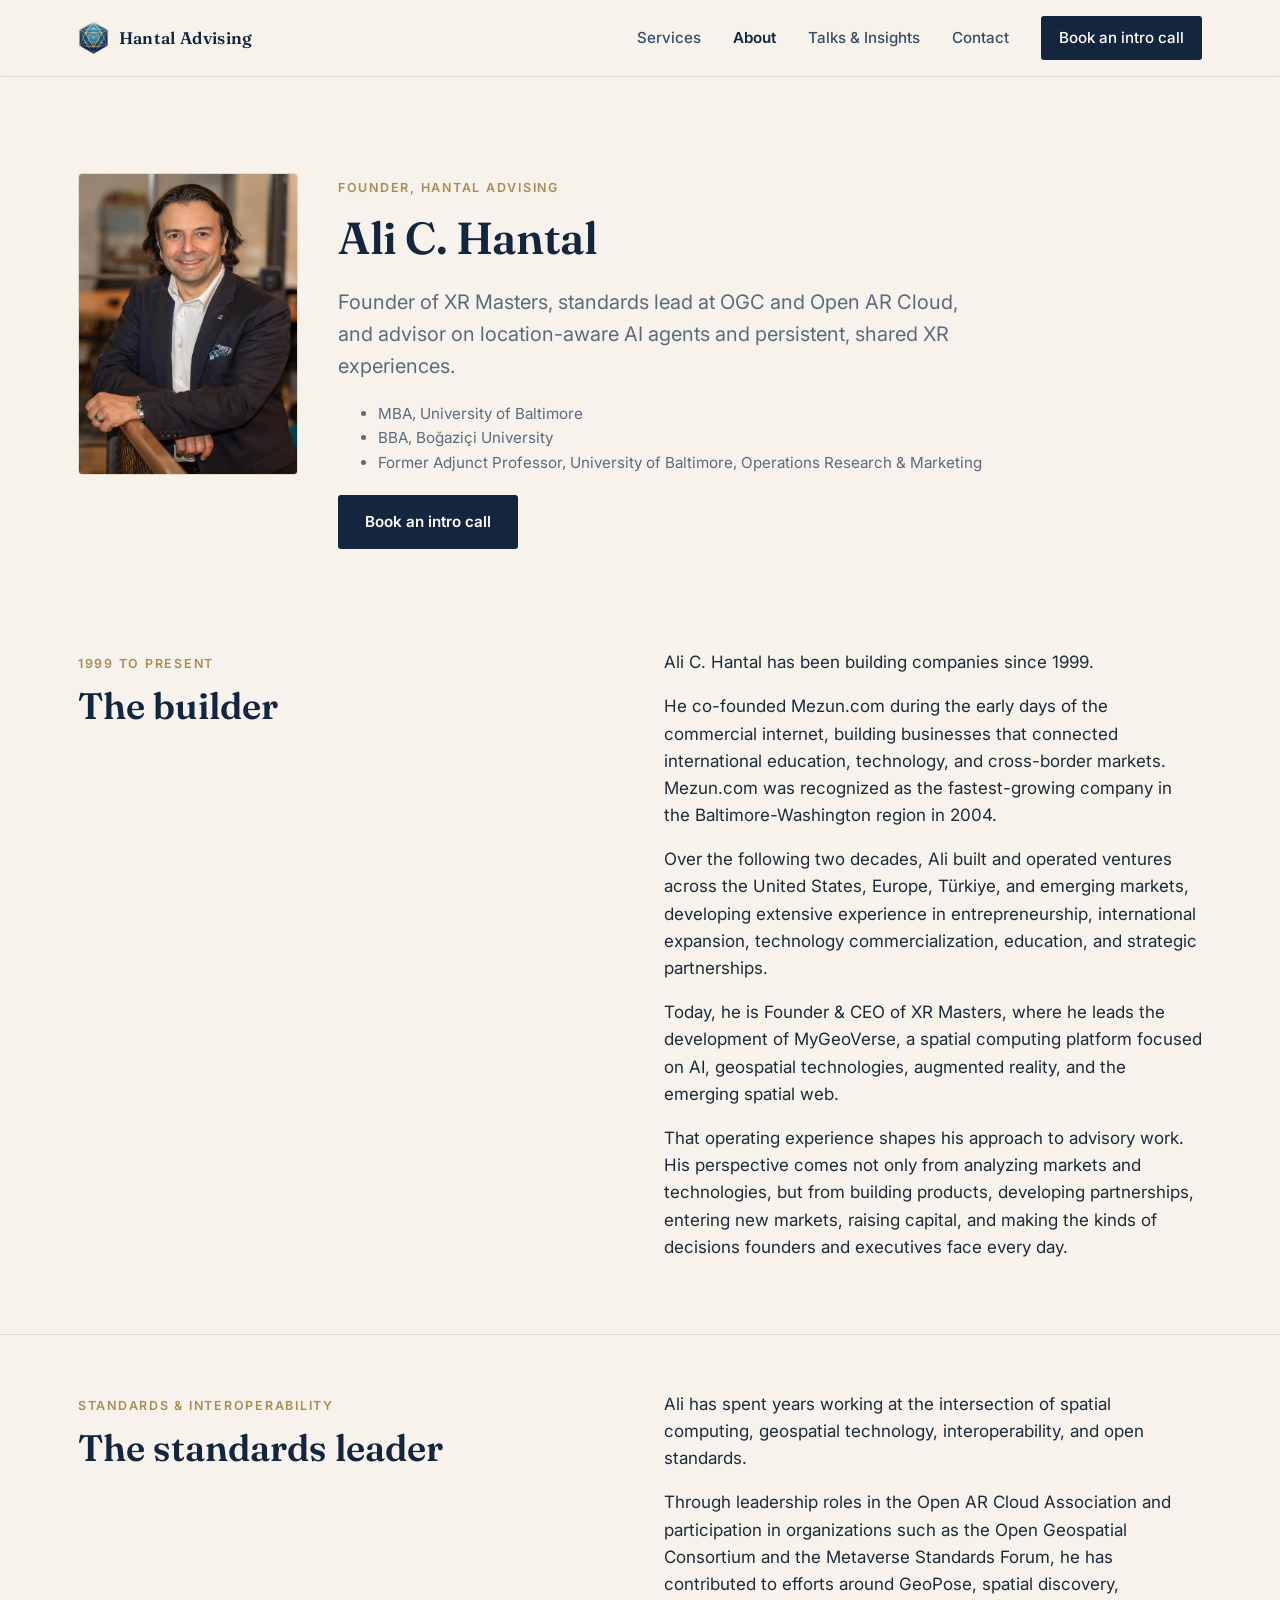
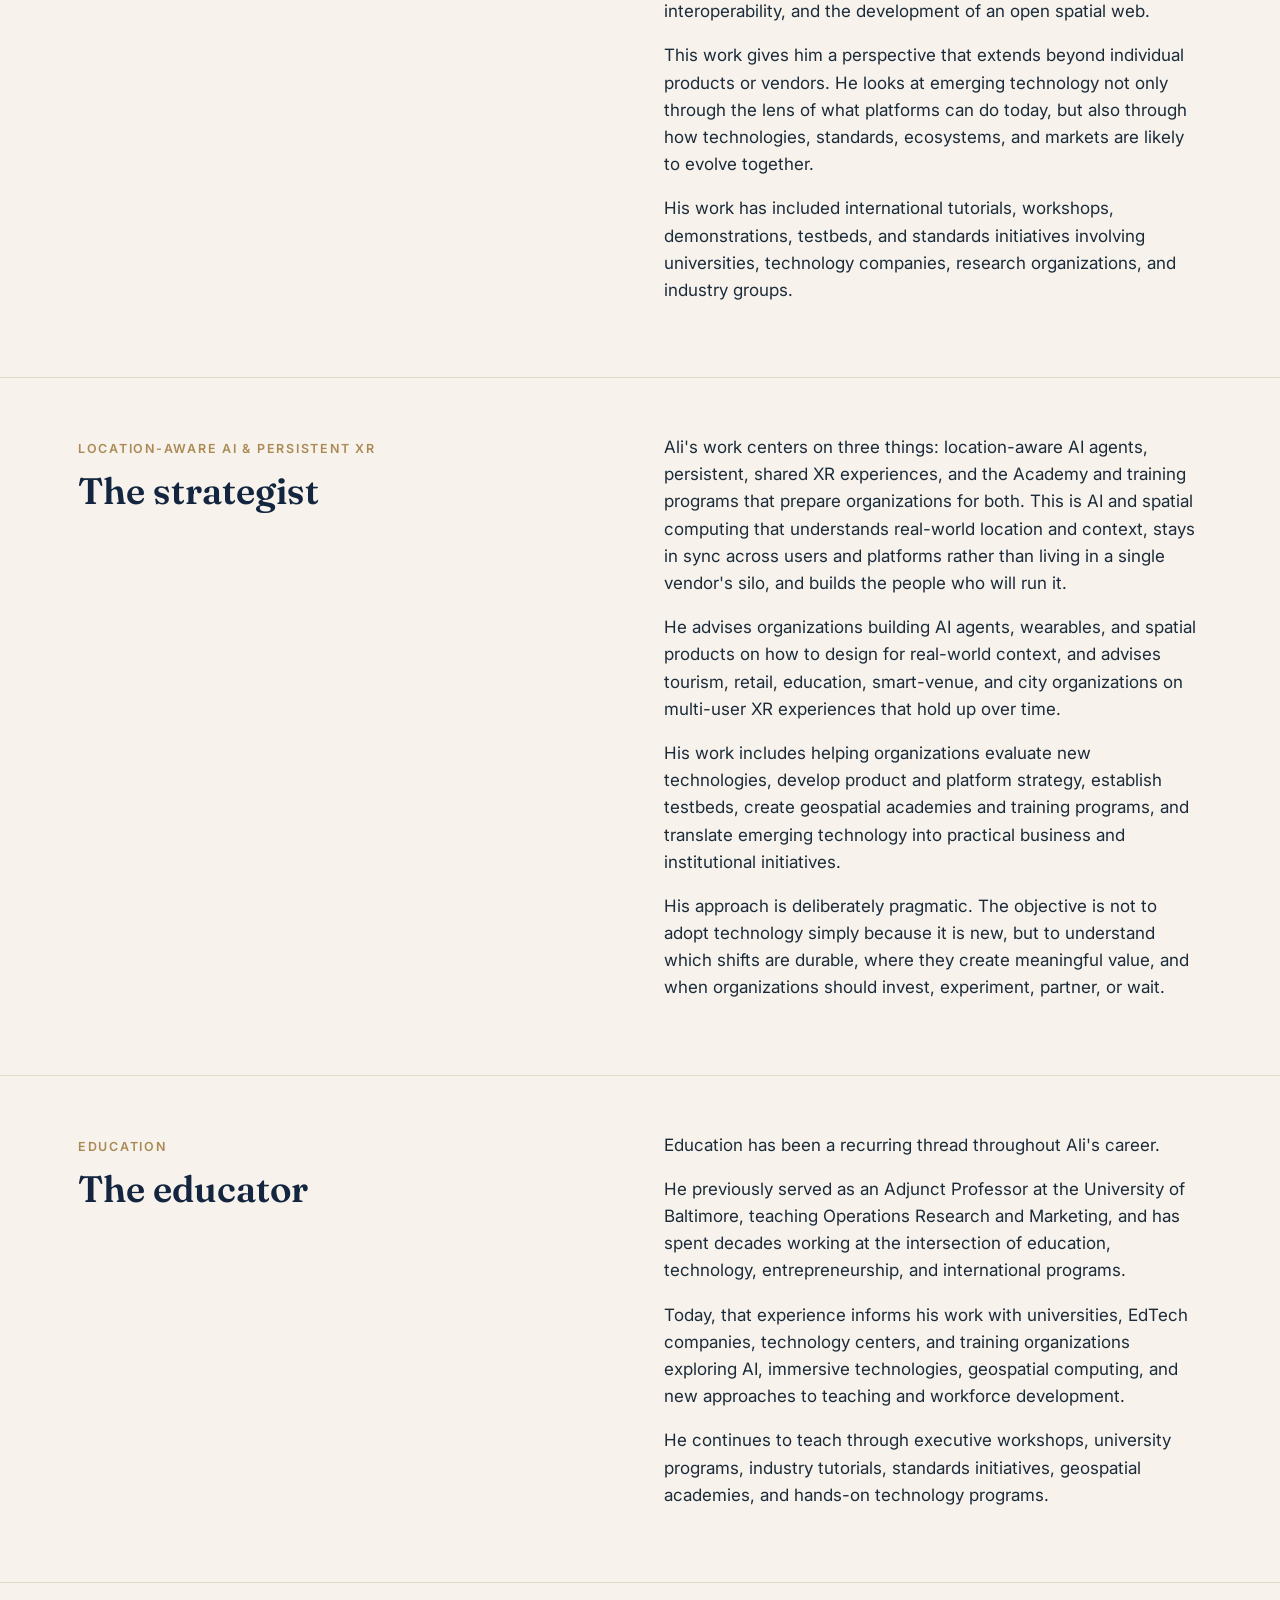
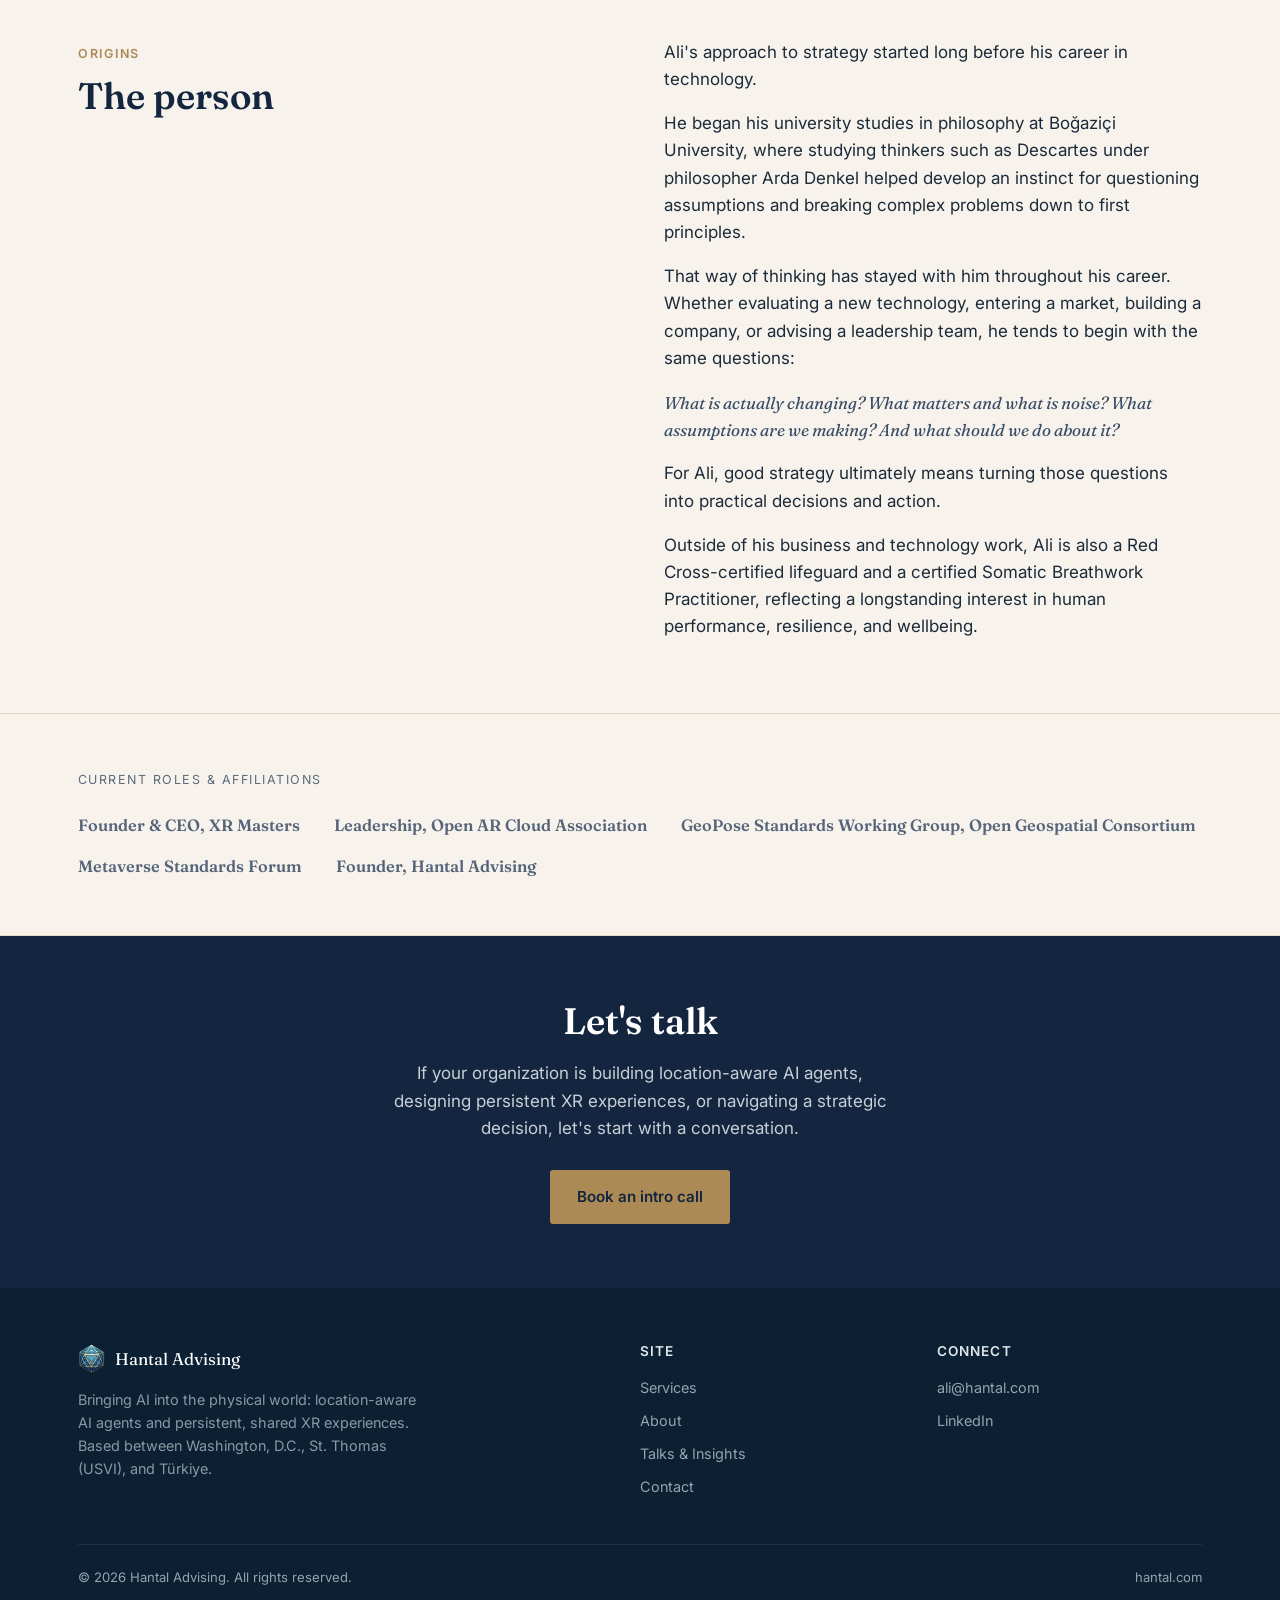
==== commit 24d55926: "Add Academy & Training Programs as a third primary service, switch voice to "we" - Promoted the "Aca" ====
--- a/about.html
+++ b/about.html
@@ -105,7 +105,7 @@
           <h2>The strategist</h2>
         </div>
         <div>
-          <p>Ali's work centers on two things: location-aware AI agents and persistent, shared XR experiences. This is AI and spatial computing that understands real-world location and context, and stays in sync across users and platforms rather than living in a single vendor's silo.</p>
+          <p>Ali's work centers on three things: location-aware AI agents, persistent, shared XR experiences, and the Academy and training programs that prepare organizations for both. This is AI and spatial computing that understands real-world location and context, stays in sync across users and platforms rather than living in a single vendor's silo, and builds the people who will run it.</p>
           <p>He advises organizations building AI agents, wearables, and spatial products on how to design for real-world context, and advises tourism, retail, education, smart-venue, and city organizations on multi-user XR experiences that hold up over time.</p>
           <p>His work includes helping organizations evaluate new technologies, develop product and platform strategy, establish testbeds, create geospatial academies and training programs, and translate emerging technology into practical business and institutional initiatives.</p>
           <p>His approach is deliberately pragmatic. The objective is not to adopt technology simply because it is new, but to understand which shifts are durable, where they create meaningful value, and when organizations should invest, experiment, partner, or wait.</p>
--- a/css/style.css
+++ b/css/style.css
@@ -195,7 +195,7 @@
 .hero-arenas {
   margin-top: 56px;
   display: grid;
-  grid-template-columns: repeat(2, 1fr);
+  grid-template-columns: repeat(3, 1fr);
   gap: 1px;
   background: var(--line);
   border: 1px solid var(--line);
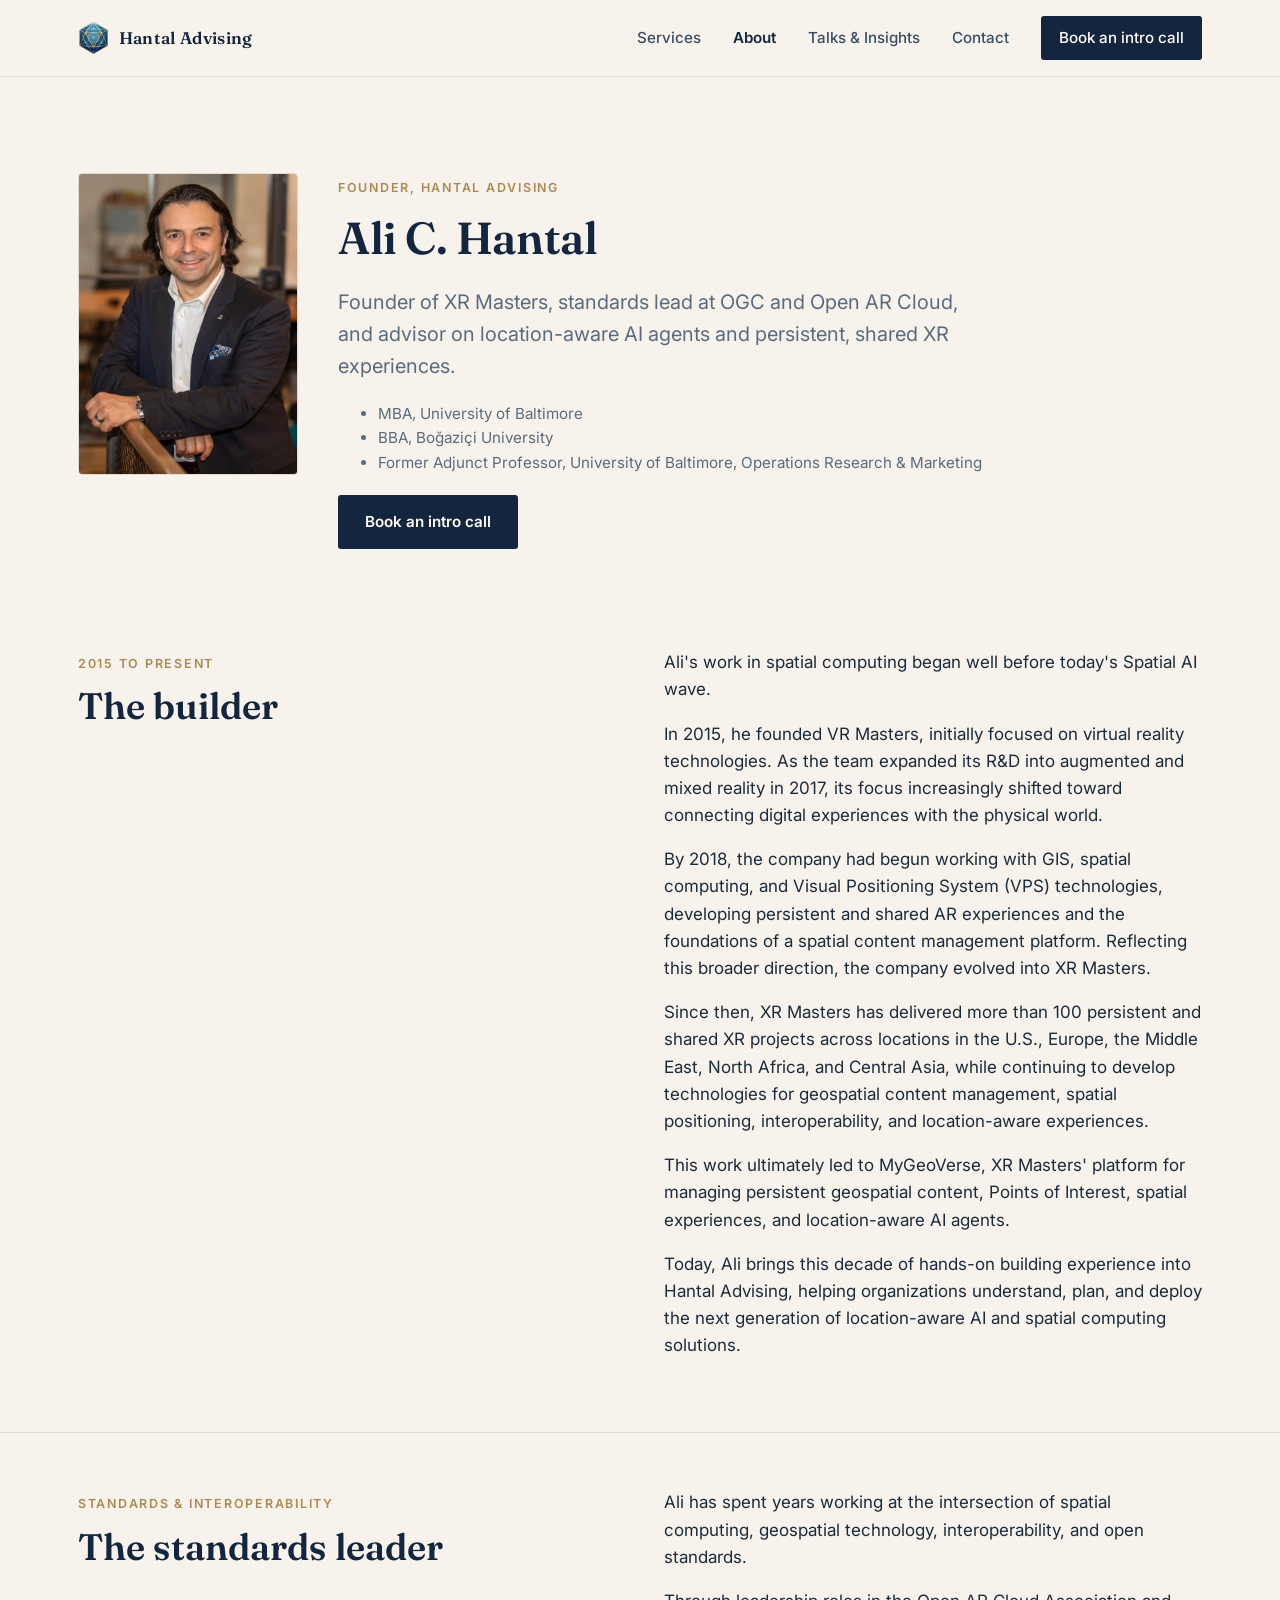
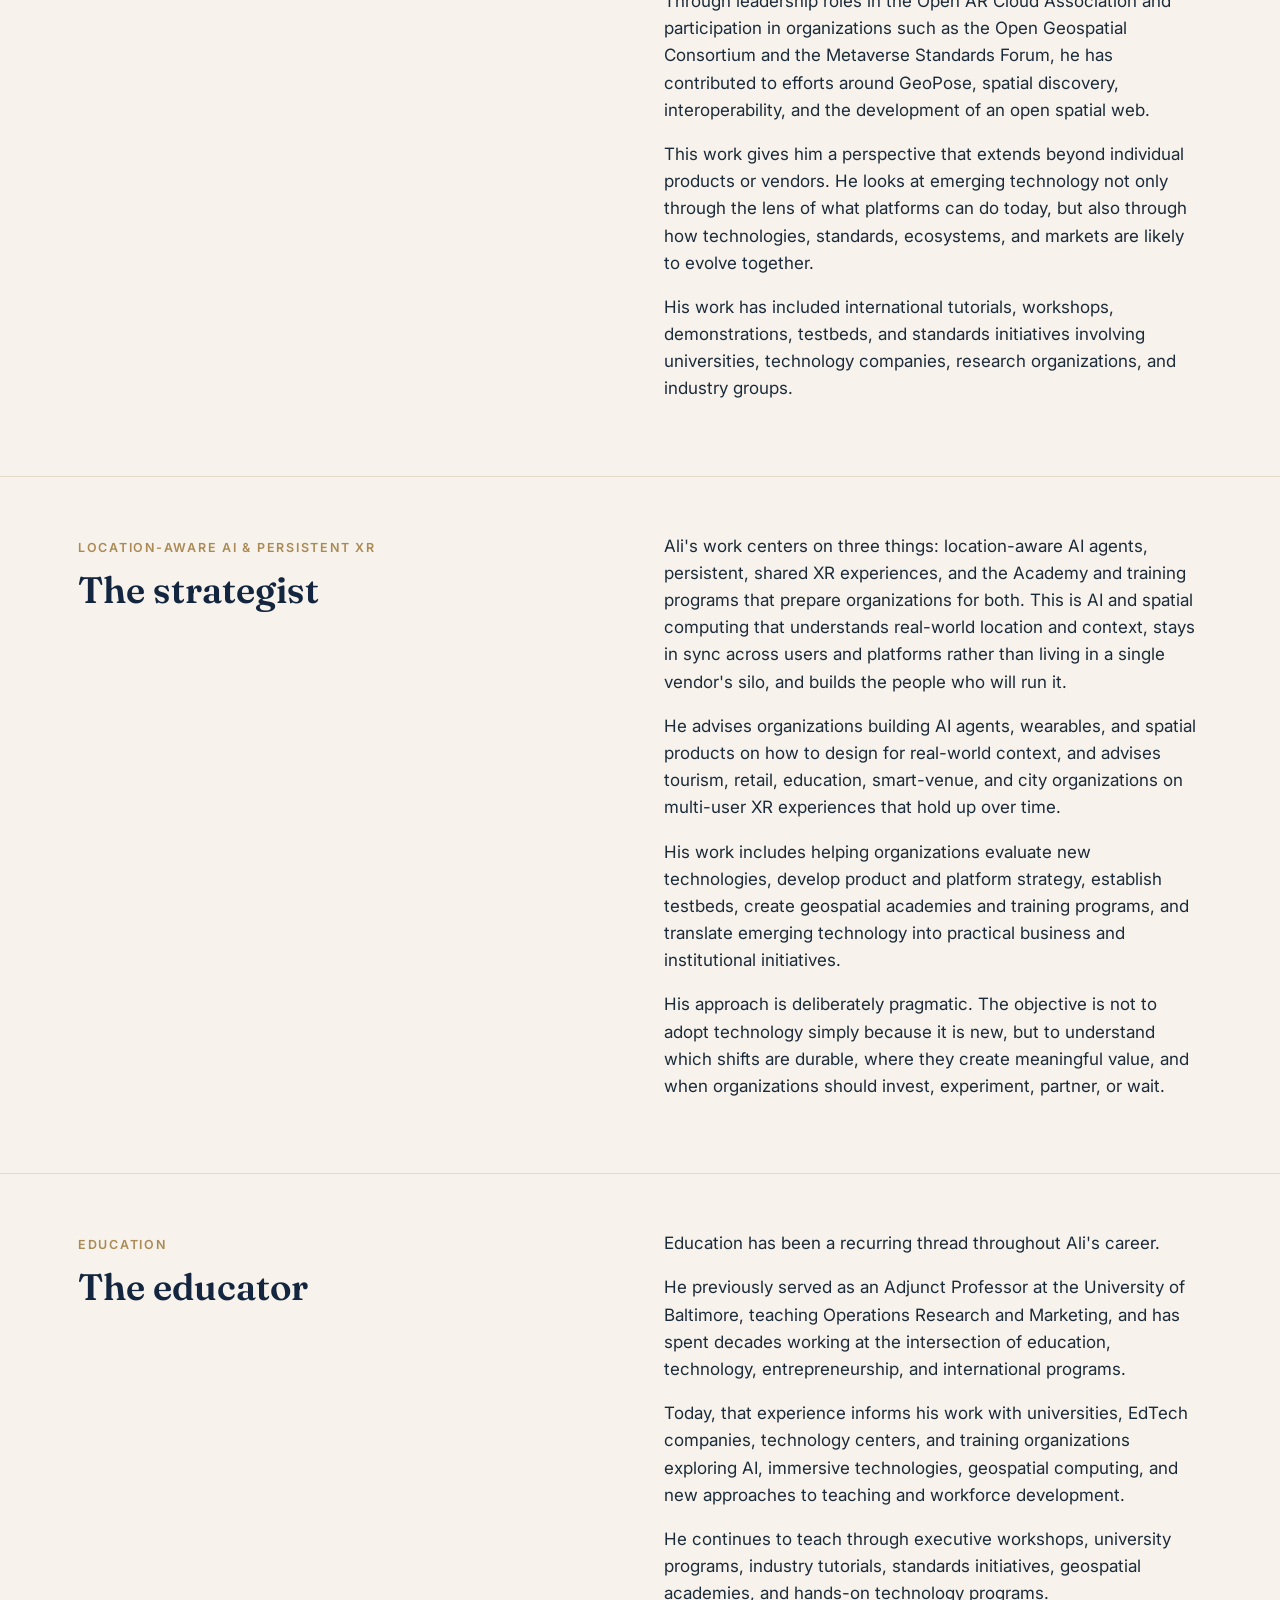
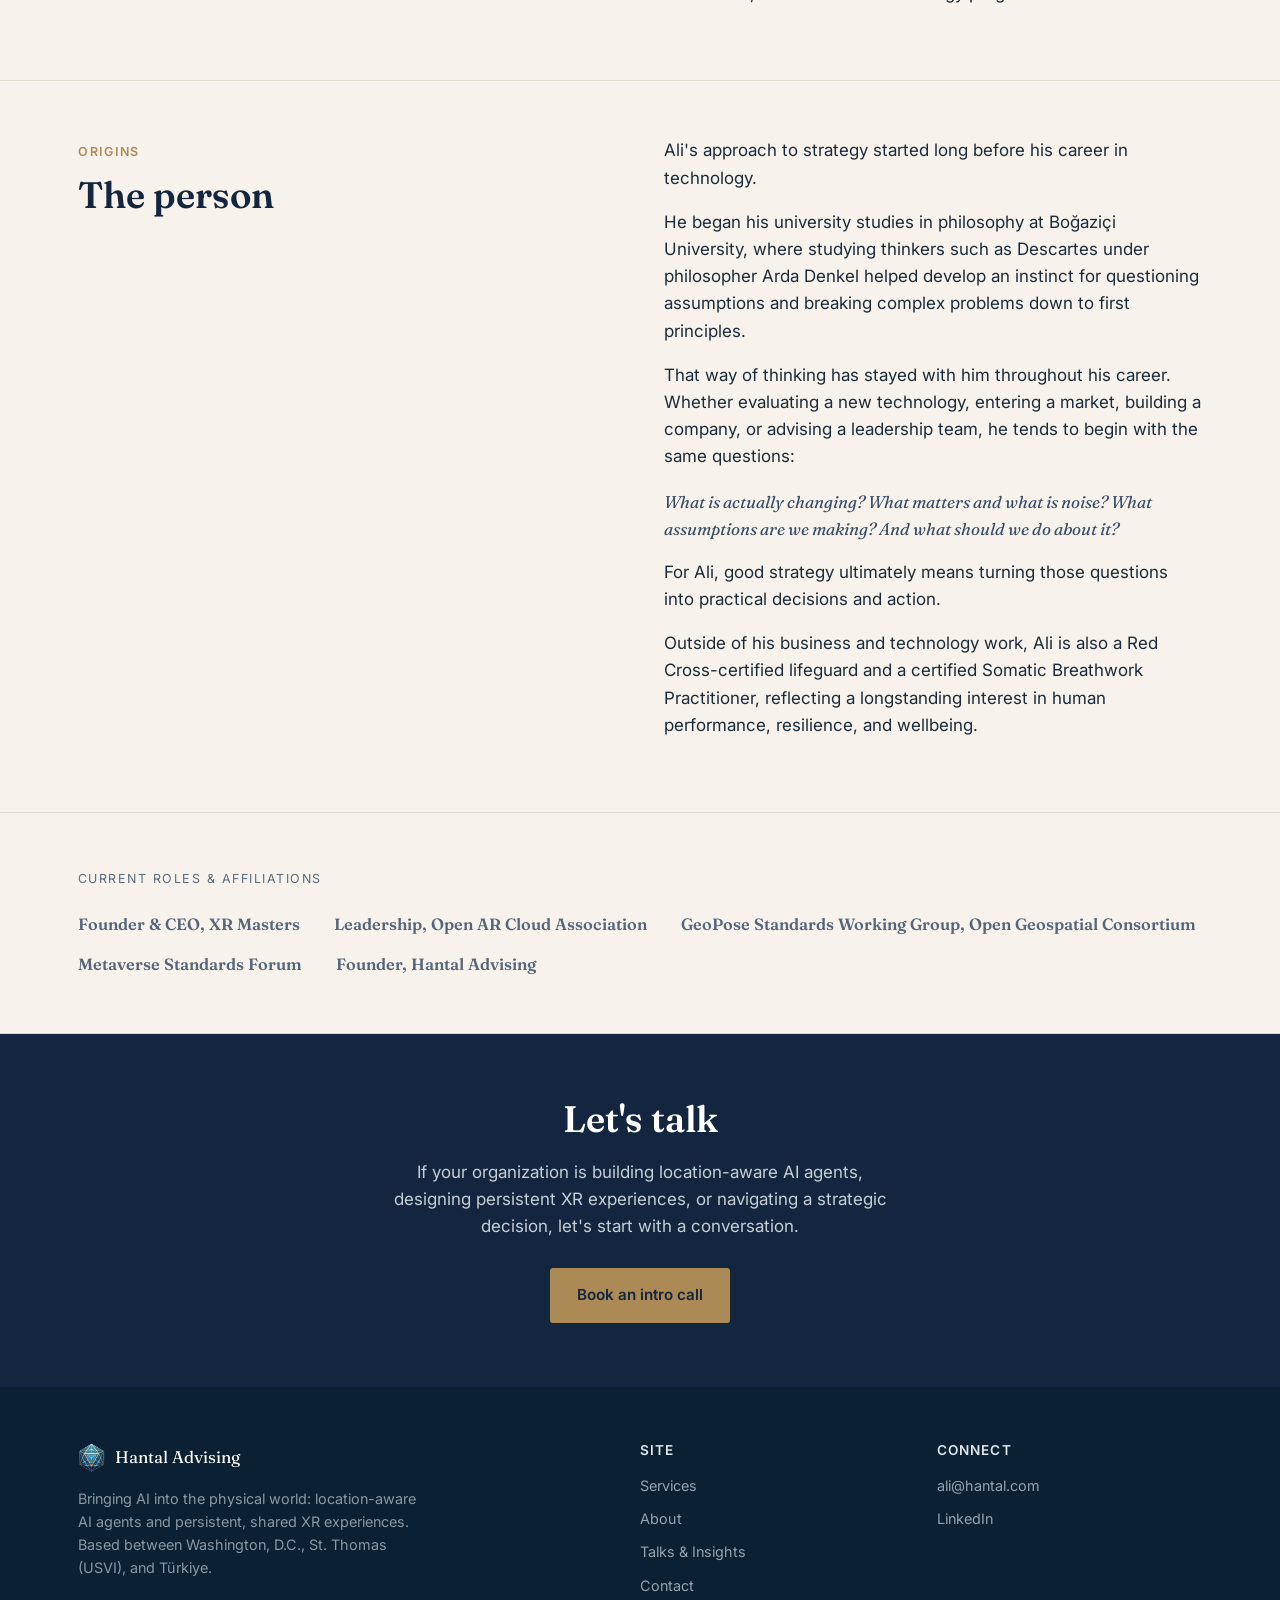
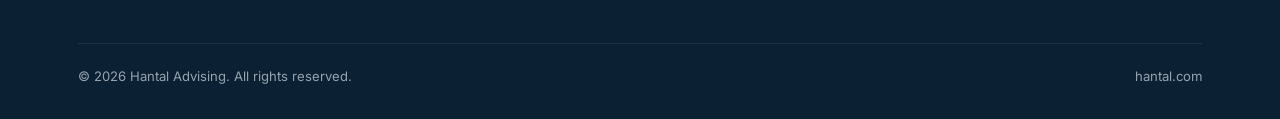
==== commit 696d9074: "Rewrite About page's Builder section around the VR Masters to XR Masters origin story Replaces the g" ====
--- a/about.html
+++ b/about.html
@@ -60,15 +60,16 @@
     <div class="wrap">
       <div class="two-col">
         <div>
-          <span class="eyebrow">1999 to present</span>
+          <span class="eyebrow">2015 to present</span>
           <h2>The builder</h2>
         </div>
         <div>
-          <p>Ali C. Hantal has been building companies since 1999.</p>
-          <p>He co-founded Mezun.com during the early days of the commercial internet, building businesses that connected international education, technology, and cross-border markets. Mezun.com was recognized as the fastest-growing company in the Baltimore-Washington region in 2004.</p>
-          <p>Over the following two decades, Ali built and operated ventures across the United States, Europe, Türkiye, and emerging markets, developing extensive experience in entrepreneurship, international expansion, technology commercialization, education, and strategic partnerships.</p>
-          <p>Today, he is Founder &amp; CEO of XR Masters, where he leads the development of MyGeoVerse, a spatial computing platform focused on AI, geospatial technologies, augmented reality, and the emerging spatial web.</p>
-          <p>That operating experience shapes his approach to advisory work. His perspective comes not only from analyzing markets and technologies, but from building products, developing partnerships, entering new markets, raising capital, and making the kinds of decisions founders and executives face every day.</p>
+          <p>Ali's work in spatial computing began well before today's Spatial AI wave.</p>
+          <p>In 2015, he founded VR Masters, initially focused on virtual reality technologies. As the team expanded its R&amp;D into augmented and mixed reality in 2017, its focus increasingly shifted toward connecting digital experiences with the physical world.</p>
+          <p>By 2018, the company had begun working with GIS, spatial computing, and Visual Positioning System (VPS) technologies, developing persistent and shared AR experiences and the foundations of a spatial content management platform. Reflecting this broader direction, the company evolved into XR Masters.</p>
+          <p>Since then, XR Masters has delivered more than 100 persistent and shared XR projects across locations in the U.S., Europe, the Middle East, North Africa, and Central Asia, while continuing to develop technologies for geospatial content management, spatial positioning, interoperability, and location-aware experiences.</p>
+          <p>This work ultimately led to MyGeoVerse, XR Masters' platform for managing persistent geospatial content, Points of Interest, spatial experiences, and location-aware AI agents.</p>
+          <p>Today, Ali brings this decade of hands-on building experience into Hantal Advising, helping organizations understand, plan, and deploy the next generation of location-aware AI and spatial computing solutions.</p>
         </div>
       </div>
     </div>
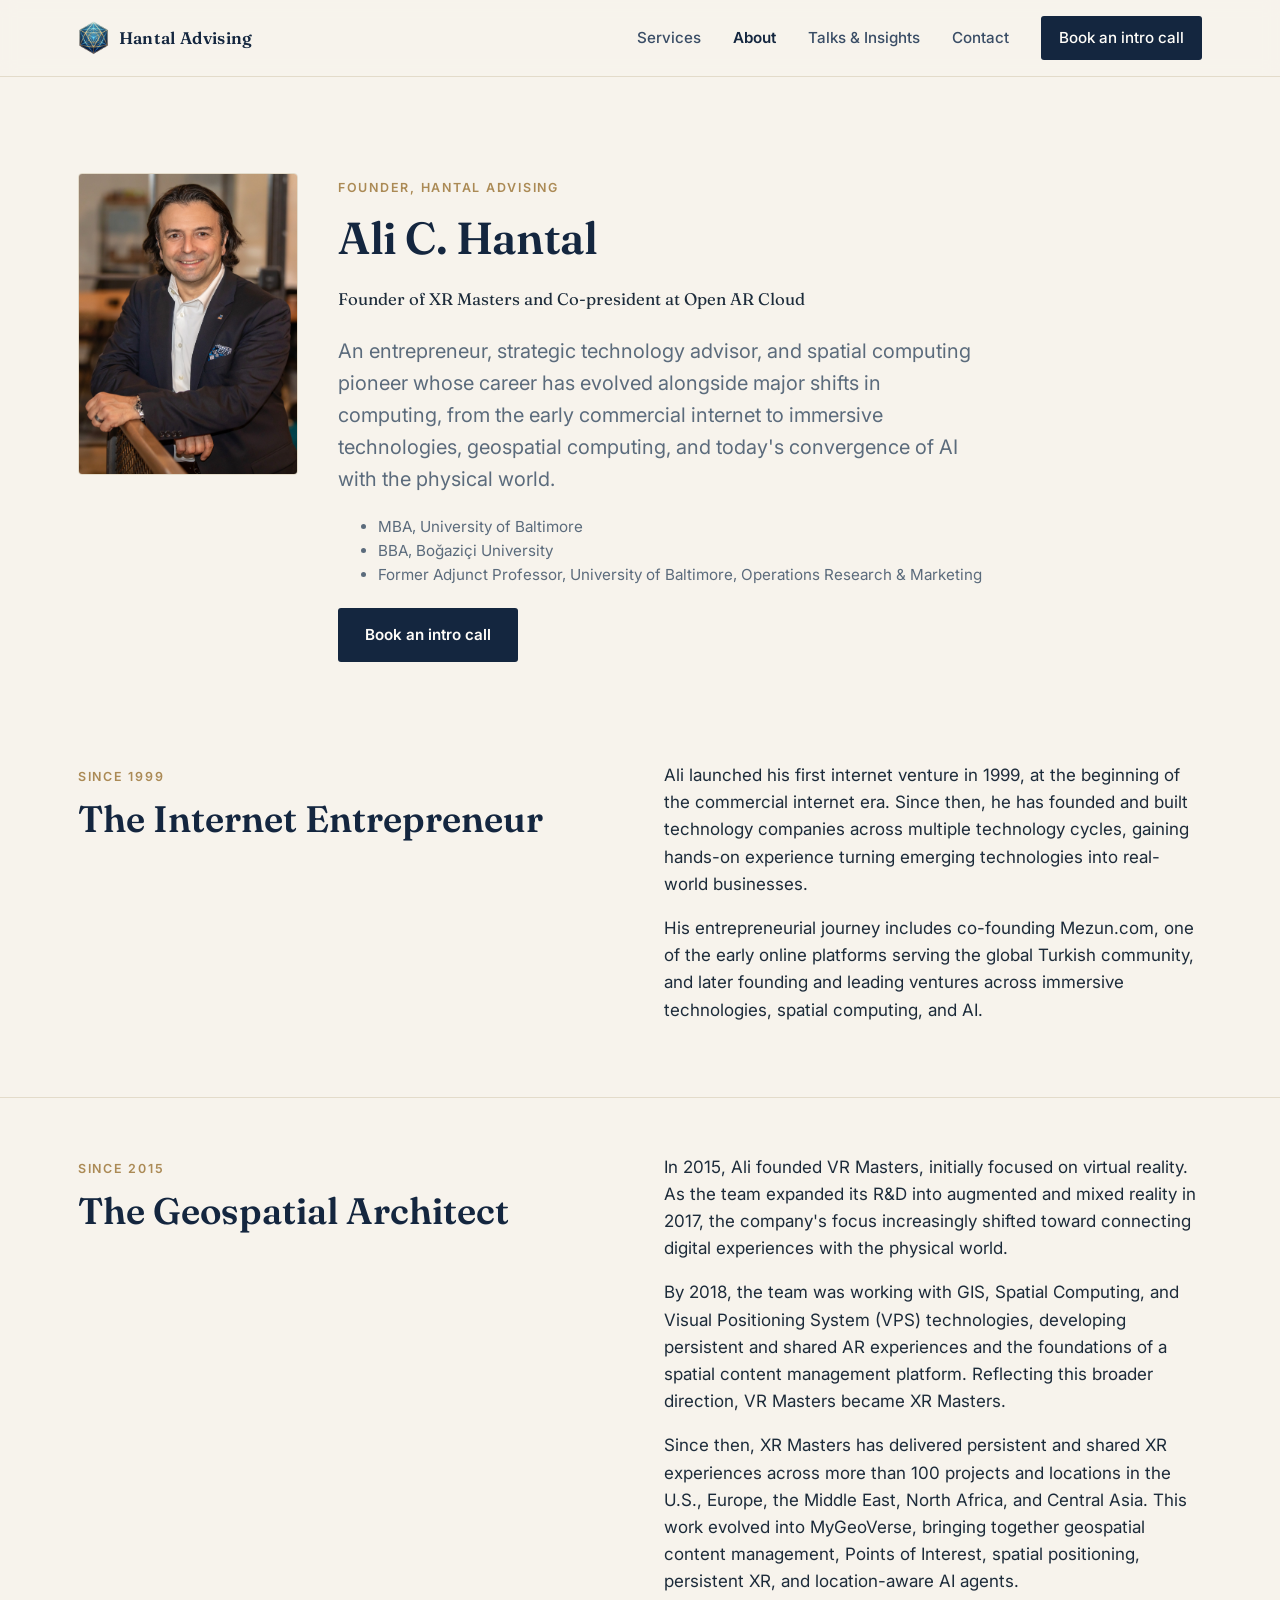
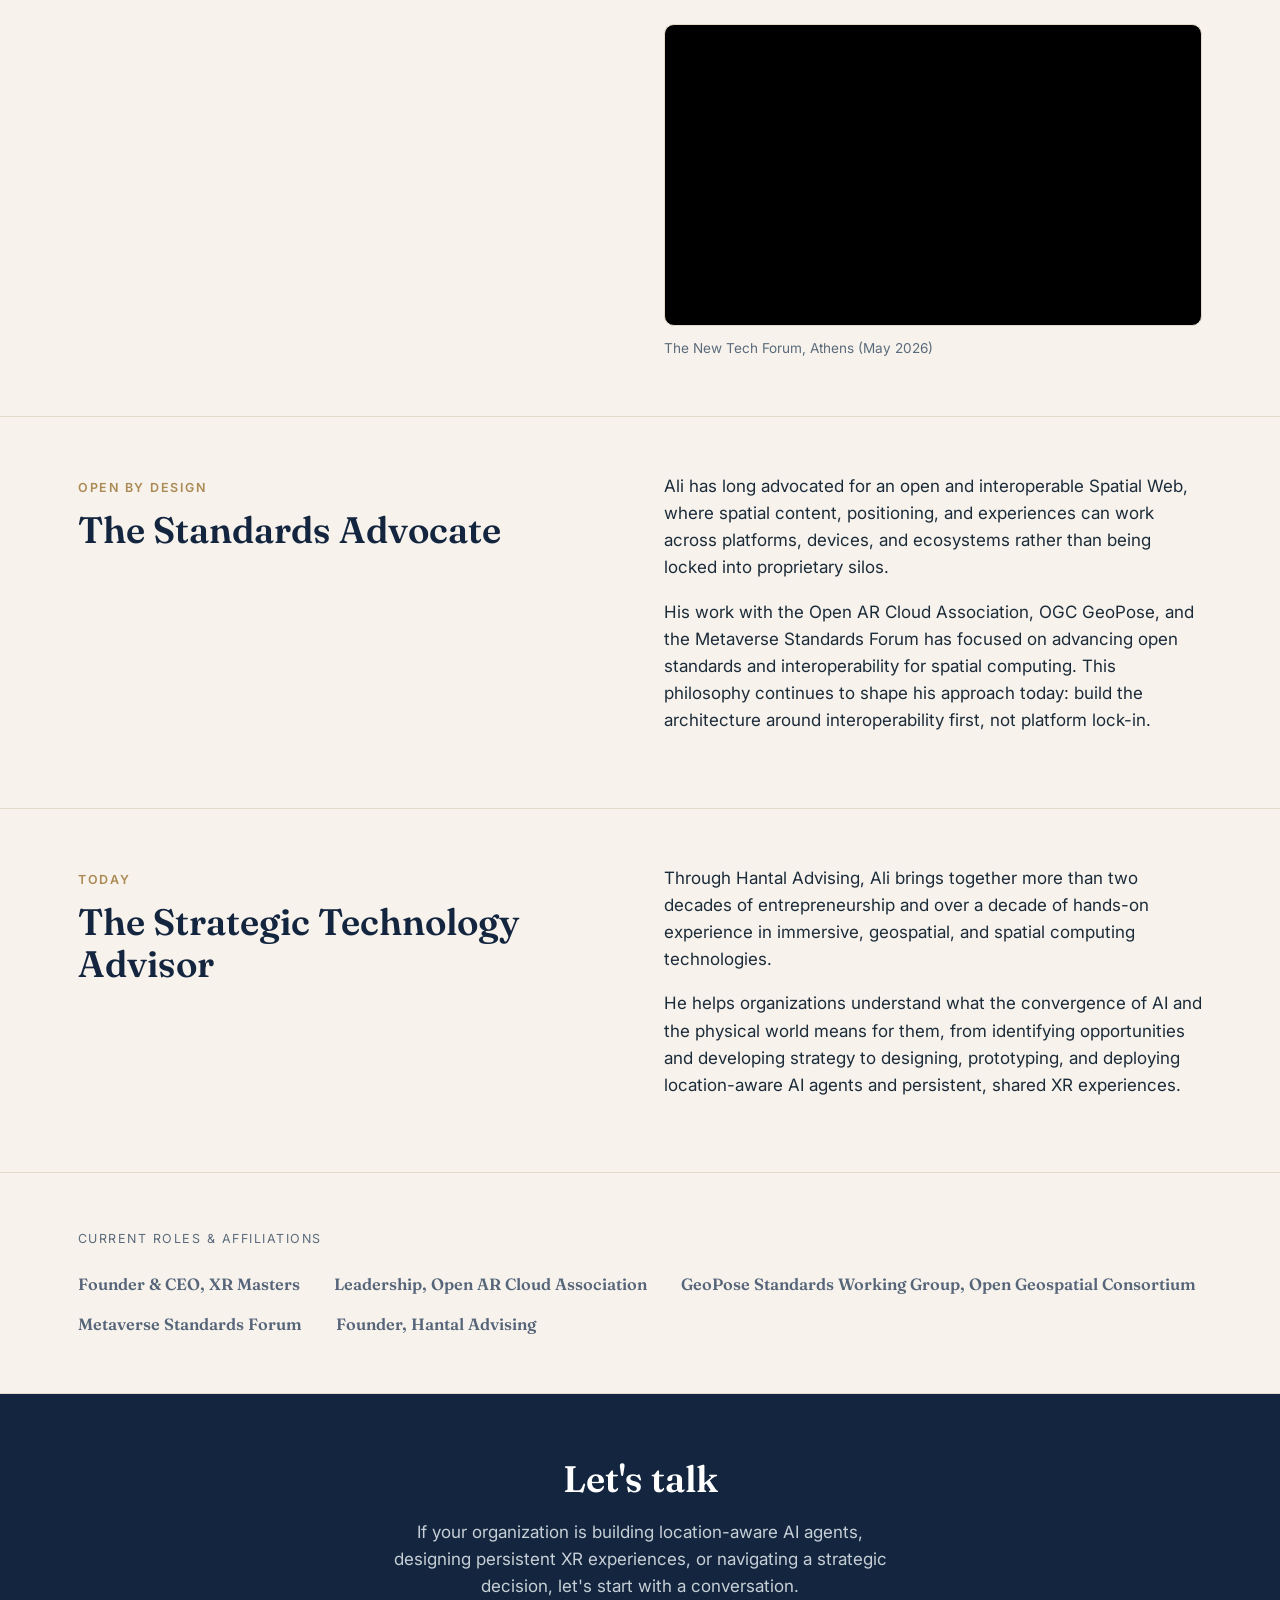
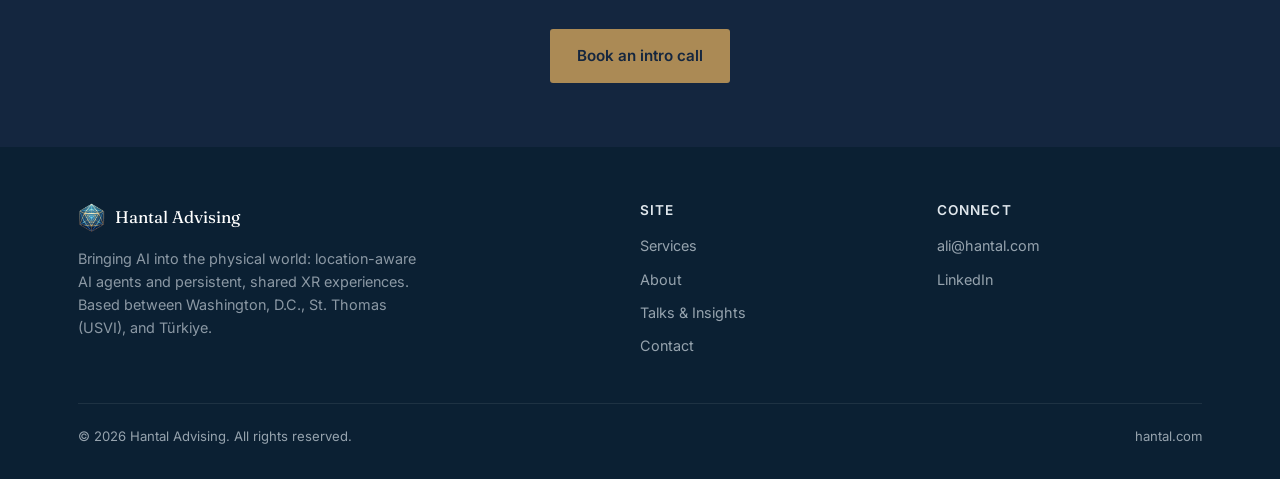
==== commit 89bd321e: "Rewrite About page into a four-chapter career timeline - New intro lede and a role line under the na" ====
--- a/about.html
+++ b/about.html
@@ -41,7 +41,8 @@
         <div>
           <span class="eyebrow">Founder, Hantal Advising</span>
           <h1 style="font-size:clamp(2rem,4vw,2.8rem);">Ali C. Hantal</h1>
-          <p class="lede">Founder of XR Masters, standards lead at OGC and Open AR Cloud, and advisor on location-aware AI agents and persistent, shared XR experiences.</p>
+          <p class="person-role">Founder of XR Masters and Co-president at Open AR Cloud</p>
+          <p class="lede">An entrepreneur, strategic technology advisor, and spatial computing pioneer whose career has evolved alongside major shifts in computing, from the early commercial internet to immersive technologies, geospatial computing, and today's convergence of AI with the physical world.</p>
           <ul class="credentials">
             <li>MBA, University of Baltimore</li>
             <li>BBA, Boğaziçi University</li>
@@ -55,21 +56,17 @@
     </div>
   </section>
 
-  <!-- The builder -->
+  <!-- The Internet Entrepreneur -->
   <section class="tight">
     <div class="wrap">
       <div class="two-col">
         <div>
-          <span class="eyebrow">2015 to present</span>
-          <h2>The builder</h2>
+          <span class="eyebrow">Since 1999</span>
+          <h2>The Internet Entrepreneur</h2>
         </div>
         <div>
-          <p>Ali's work in spatial computing began well before today's Spatial AI wave.</p>
-          <p>In 2015, he founded VR Masters, initially focused on virtual reality technologies. As the team expanded its R&amp;D into augmented and mixed reality in 2017, its focus increasingly shifted toward connecting digital experiences with the physical world.</p>
-          <p>By 2018, the company had begun working with GIS, spatial computing, and Visual Positioning System (VPS) technologies, developing persistent and shared AR experiences and the foundations of a spatial content management platform. Reflecting this broader direction, the company evolved into XR Masters.</p>
-          <p>Since then, XR Masters has delivered more than 100 persistent and shared XR projects across locations in the U.S., Europe, the Middle East, North Africa, and Central Asia, while continuing to develop technologies for geospatial content management, spatial positioning, interoperability, and location-aware experiences.</p>
-          <p>This work ultimately led to MyGeoVerse, XR Masters' platform for managing persistent geospatial content, Points of Interest, spatial experiences, and location-aware AI agents.</p>
-          <p>Today, Ali brings this decade of hands-on building experience into Hantal Advising, helping organizations understand, plan, and deploy the next generation of location-aware AI and spatial computing solutions.</p>
+          <p>Ali launched his first internet venture in 1999, at the beginning of the commercial internet era. Since then, he has founded and built technology companies across multiple technology cycles, gaining hands-on experience turning emerging technologies into real-world businesses.</p>
+          <p>His entrepreneurial journey includes co-founding Mezun.com, one of the early online platforms serving the global Turkish community, and later founding and leading ventures across immersive technologies, spatial computing, and AI.</p>
         </div>
       </div>
     </div>
@@ -77,19 +74,24 @@
 
   <hr class="divider">
 
-  <!-- The standards leader -->
+  <!-- The Geospatial Architect -->
   <section class="tight">
     <div class="wrap">
       <div class="two-col">
         <div>
-          <span class="eyebrow">Standards &amp; interoperability</span>
-          <h2>The standards leader</h2>
+          <span class="eyebrow">Since 2015</span>
+          <h2>The Geospatial Architect</h2>
         </div>
         <div>
-          <p>Ali has spent years working at the intersection of spatial computing, geospatial technology, interoperability, and open standards.</p>
-          <p>Through leadership roles in the Open AR Cloud Association and participation in organizations such as the Open Geospatial Consortium and the Metaverse Standards Forum, he has contributed to efforts around GeoPose, spatial discovery, interoperability, and the development of an open spatial web.</p>
-          <p>This work gives him a perspective that extends beyond individual products or vendors. He looks at emerging technology not only through the lens of what platforms can do today, but also through how technologies, standards, ecosystems, and markets are likely to evolve together.</p>
-          <p>His work has included international tutorials, workshops, demonstrations, testbeds, and standards initiatives involving universities, technology companies, research organizations, and industry groups.</p>
+          <p>In 2015, Ali founded VR Masters, initially focused on virtual reality. As the team expanded its R&amp;D into augmented and mixed reality in 2017, the company's focus increasingly shifted toward connecting digital experiences with the physical world.</p>
+          <p>By 2018, the team was working with GIS, Spatial Computing, and Visual Positioning System (VPS) technologies, developing persistent and shared AR experiences and the foundations of a spatial content management platform. Reflecting this broader direction, VR Masters became XR Masters.</p>
+          <p>Since then, XR Masters has delivered persistent and shared XR experiences across more than 100 projects and locations in the U.S., Europe, the Middle East, North Africa, and Central Asia. This work evolved into MyGeoVerse, bringing together geospatial content management, Points of Interest, spatial positioning, persistent XR, and location-aware AI agents.</p>
+          <figure class="video-embed">
+            <div class="video-frame">
+              <iframe src="https://www.youtube.com/embed/C66M3ewq_Bs?si=JC4toUh0gxlgccqT" title="YouTube video player" frameborder="0" allow="accelerometer; autoplay; clipboard-write; encrypted-media; gyroscope; picture-in-picture; web-share" referrerpolicy="strict-origin-when-cross-origin" allowfullscreen></iframe>
+            </div>
+            <figcaption>The New Tech Forum, Athens (May 2026)</figcaption>
+          </figure>
         </div>
       </div>
     </div>
@@ -97,19 +99,17 @@
 
   <hr class="divider">
 
-  <!-- The strategist -->
+  <!-- The Standards Advocate -->
   <section class="tight">
     <div class="wrap">
       <div class="two-col">
         <div>
-          <span class="eyebrow">Location-aware AI &amp; persistent XR</span>
-          <h2>The strategist</h2>
+          <span class="eyebrow">Open by design</span>
+          <h2>The Standards Advocate</h2>
         </div>
         <div>
-          <p>Ali's work centers on three things: location-aware AI agents, persistent, shared XR experiences, and the Academy and training programs that prepare organizations for both. This is AI and spatial computing that understands real-world location and context, stays in sync across users and platforms rather than living in a single vendor's silo, and builds the people who will run it.</p>
-          <p>He advises organizations building AI agents, wearables, and spatial products on how to design for real-world context, and advises tourism, retail, education, smart-venue, and city organizations on multi-user XR experiences that hold up over time.</p>
-          <p>His work includes helping organizations evaluate new technologies, develop product and platform strategy, establish testbeds, create geospatial academies and training programs, and translate emerging technology into practical business and institutional initiatives.</p>
-          <p>His approach is deliberately pragmatic. The objective is not to adopt technology simply because it is new, but to understand which shifts are durable, where they create meaningful value, and when organizations should invest, experiment, partner, or wait.</p>
+          <p>Ali has long advocated for an open and interoperable Spatial Web, where spatial content, positioning, and experiences can work across platforms, devices, and ecosystems rather than being locked into proprietary silos.</p>
+          <p>His work with the Open AR Cloud Association, OGC GeoPose, and the Metaverse Standards Forum has focused on advancing open standards and interoperability for spatial computing. This philosophy continues to shape his approach today: build the architecture around interoperability first, not platform lock-in.</p>
         </div>
       </div>
     </div>
@@ -117,41 +117,17 @@
 
   <hr class="divider">
 
-  <!-- The educator -->
+  <!-- The Strategic Technology Advisor -->
   <section class="tight">
     <div class="wrap">
       <div class="two-col">
         <div>
-          <span class="eyebrow">Education</span>
-          <h2>The educator</h2>
+          <span class="eyebrow">Today</span>
+          <h2>The Strategic Technology Advisor</h2>
         </div>
         <div>
-          <p>Education has been a recurring thread throughout Ali's career.</p>
-          <p>He previously served as an Adjunct Professor at the University of Baltimore, teaching Operations Research and Marketing, and has spent decades working at the intersection of education, technology, entrepreneurship, and international programs.</p>
-          <p>Today, that experience informs his work with universities, EdTech companies, technology centers, and training organizations exploring AI, immersive technologies, geospatial computing, and new approaches to teaching and workforce development.</p>
-          <p>He continues to teach through executive workshops, university programs, industry tutorials, standards initiatives, geospatial academies, and hands-on technology programs.</p>
-        </div>
-      </div>
-    </div>
-  </section>
-
-  <hr class="divider">
-
-  <!-- The person -->
-  <section class="tight">
-    <div class="wrap">
-      <div class="two-col">
-        <div>
-          <span class="eyebrow">Origins</span>
-          <h2>The person</h2>
-        </div>
-        <div>
-          <p>Ali's approach to strategy started long before his career in technology.</p>
-          <p>He began his university studies in philosophy at Boğaziçi University, where studying thinkers such as Descartes under philosopher Arda Denkel helped develop an instinct for questioning assumptions and breaking complex problems down to first principles.</p>
-          <p>That way of thinking has stayed with him throughout his career. Whether evaluating a new technology, entering a market, building a company, or advising a leadership team, he tends to begin with the same questions:</p>
-          <p style="font-family:var(--font-head);font-style:italic;color:var(--ink-soft);">What is actually changing? What matters and what is noise? What assumptions are we making? And what should we do about it?</p>
-          <p>For Ali, good strategy ultimately means turning those questions into practical decisions and action.</p>
-          <p>Outside of his business and technology work, Ali is also a Red Cross-certified lifeguard and a certified Somatic Breathwork Practitioner, reflecting a longstanding interest in human performance, resilience, and wellbeing.</p>
+          <p>Through Hantal Advising, Ali brings together more than two decades of entrepreneurship and over a decade of hands-on experience in immersive, geospatial, and spatial computing technologies.</p>
+          <p>He helps organizations understand what the convergence of AI and the physical world means for them, from identifying opportunities and developing strategy to designing, prototyping, and deploying location-aware AI agents and persistent, shared XR experiences.</p>
         </div>
       </div>
     </div>
--- a/css/style.css
+++ b/css/style.css
@@ -496,3 +496,27 @@
 .divider { height: 1px; background: var(--line); border: none; margin: 0; }
 .two-col { display: grid; grid-template-columns: 1fr 1fr; gap: 48px; }
 @media (max-width: 800px) { .two-col { grid-template-columns: 1fr; } }
+
+.person-role {
+  font-family: var(--font-head);
+  font-size: 1.05rem;
+  color: var(--text);
+  margin: 0 0 0.9em;
+}
+
+.video-embed { margin: 28px 0 0; }
+.video-frame {
+  position: relative;
+  width: 100%;
+  aspect-ratio: 16 / 9;
+  border-radius: 10px;
+  overflow: hidden;
+  background: #000;
+  border: 1px solid var(--line);
+}
+.video-frame iframe { position: absolute; inset: 0; width: 100%; height: 100%; border: 0; }
+.video-embed figcaption {
+  margin-top: 12px;
+  font-size: 0.85rem;
+  color: var(--text-muted);
+}
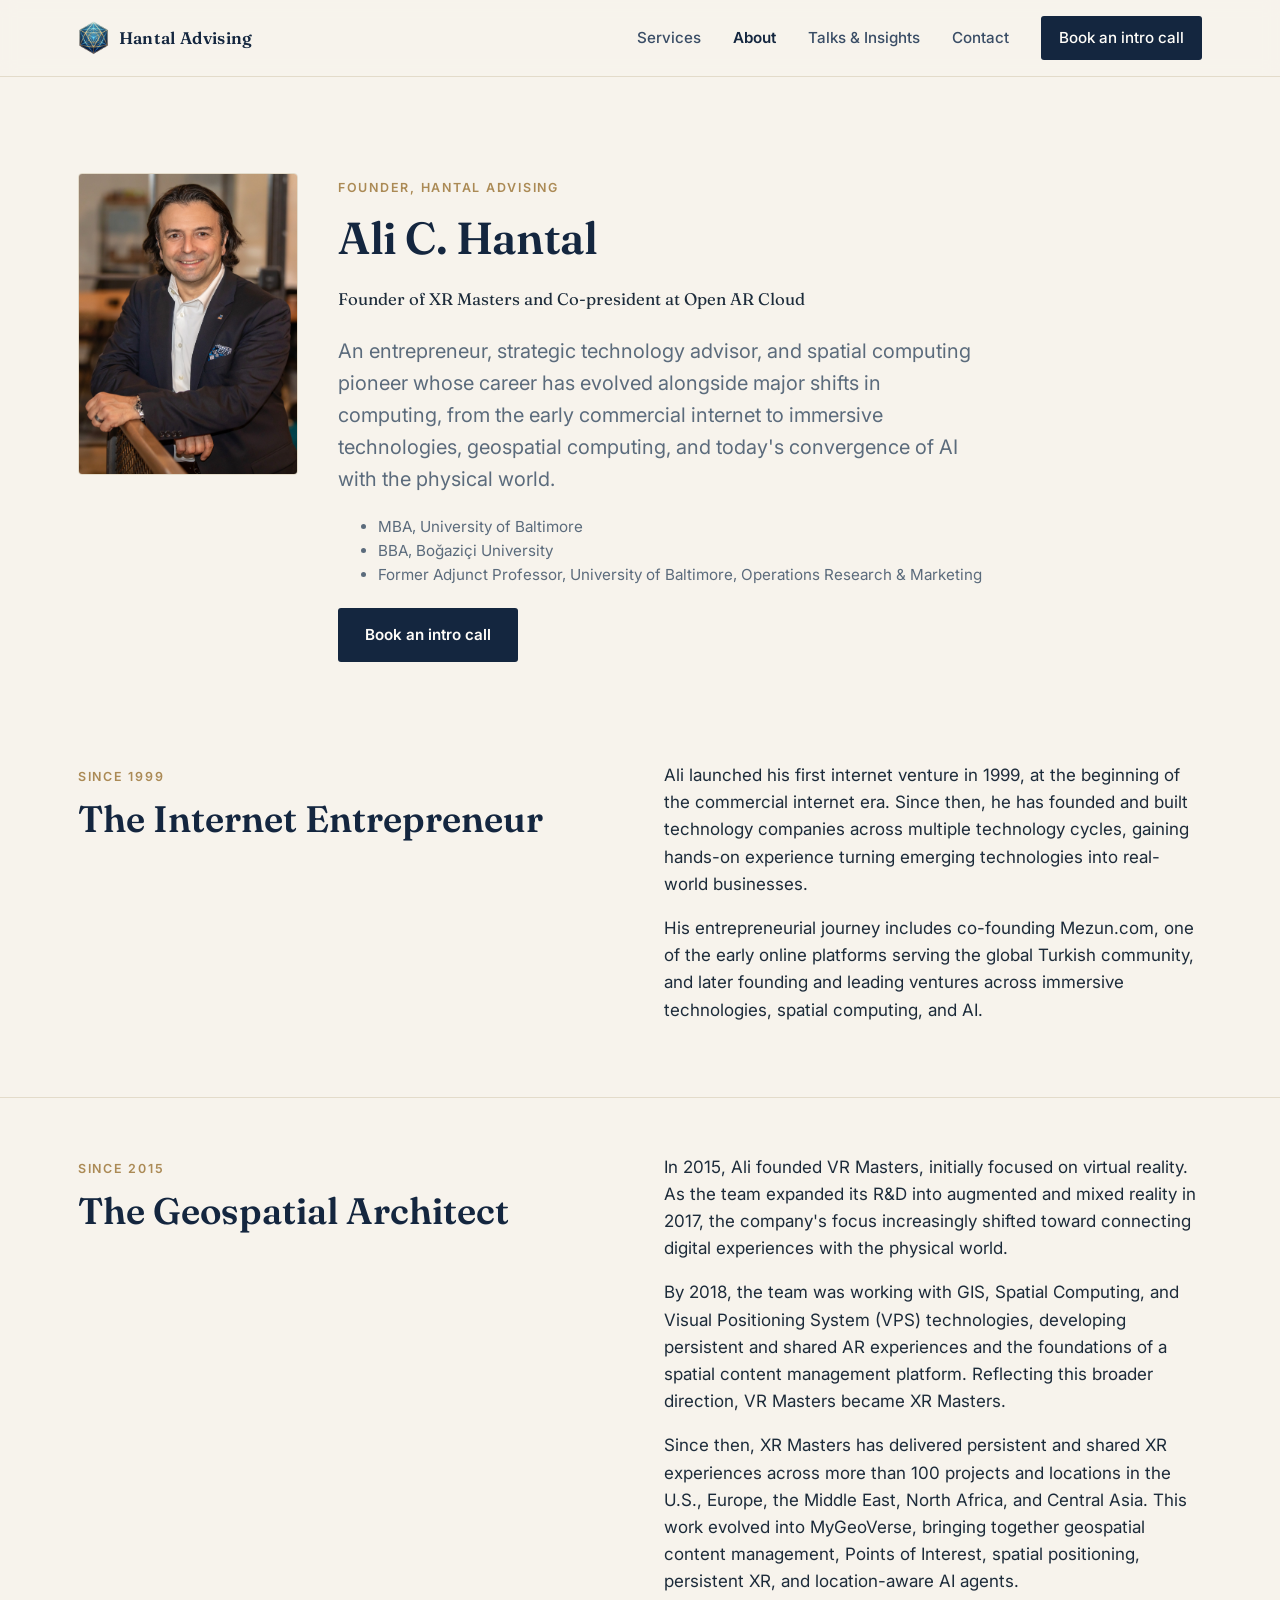
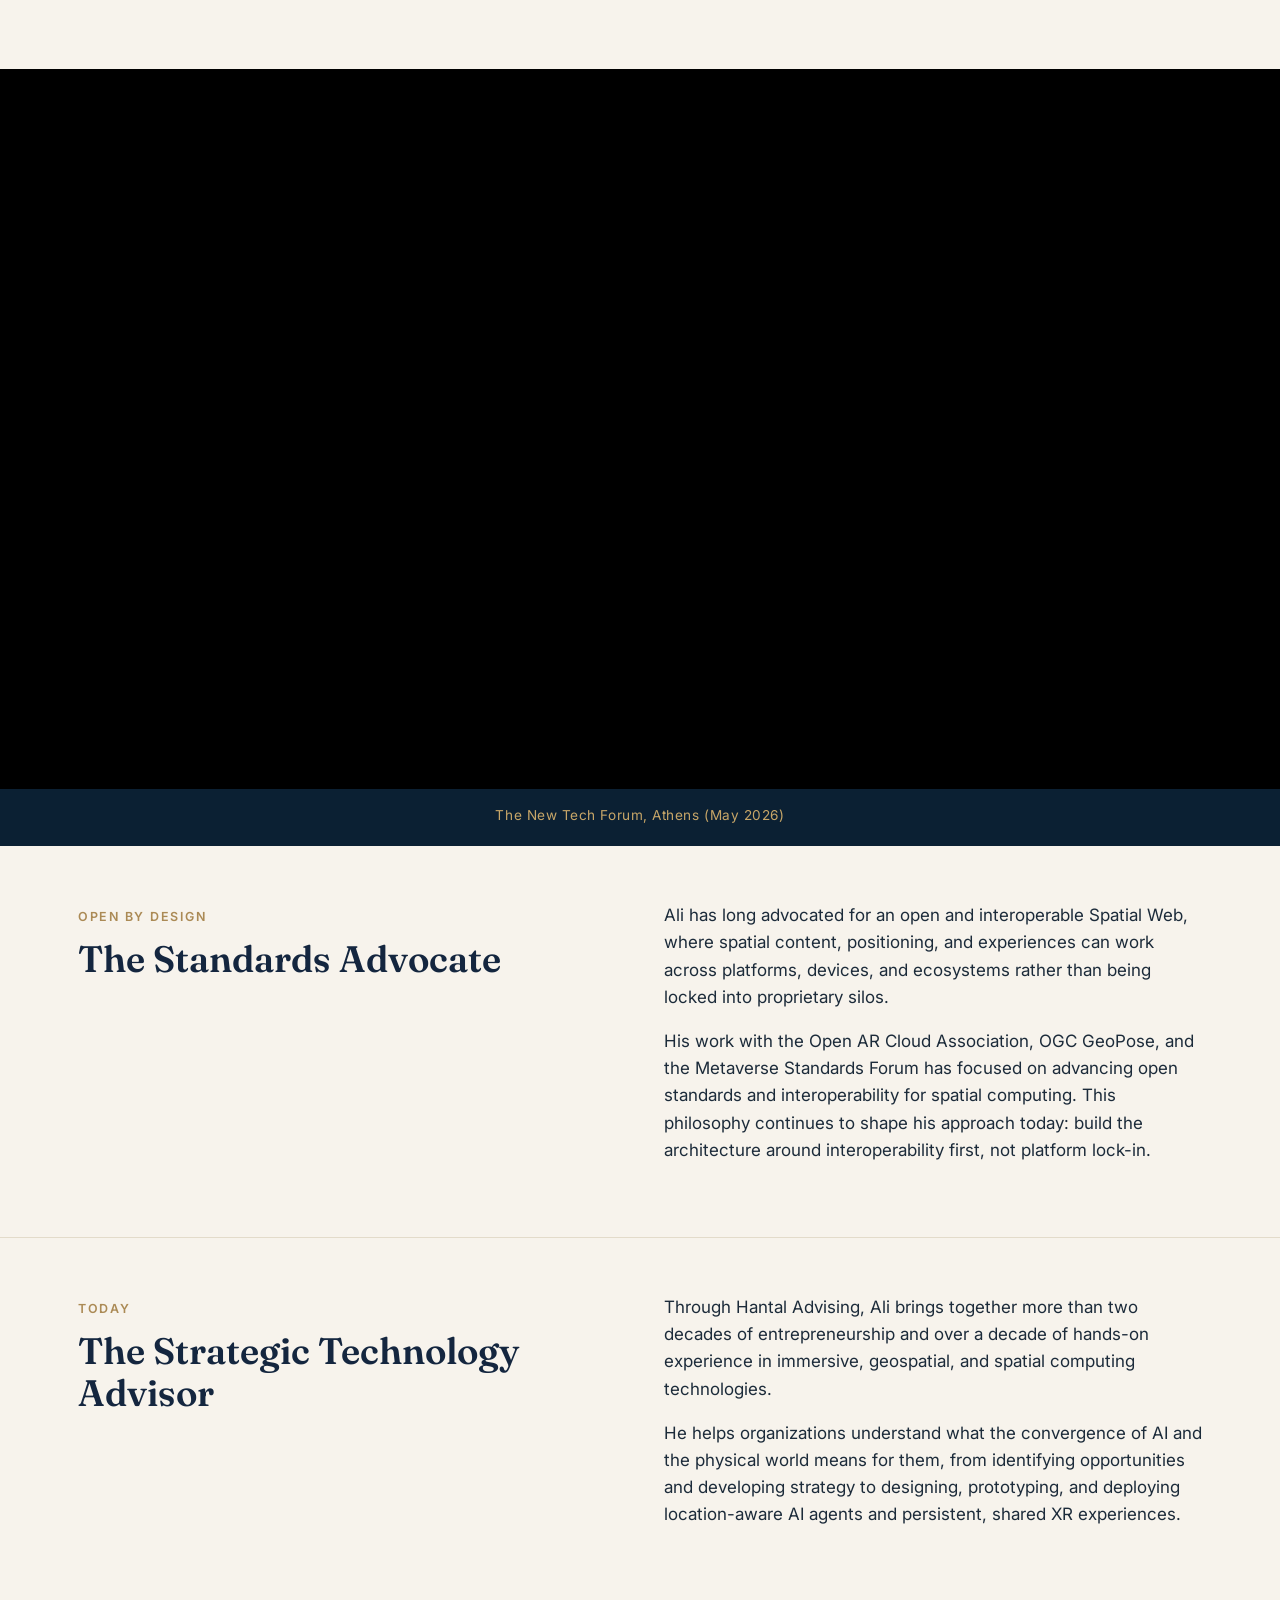
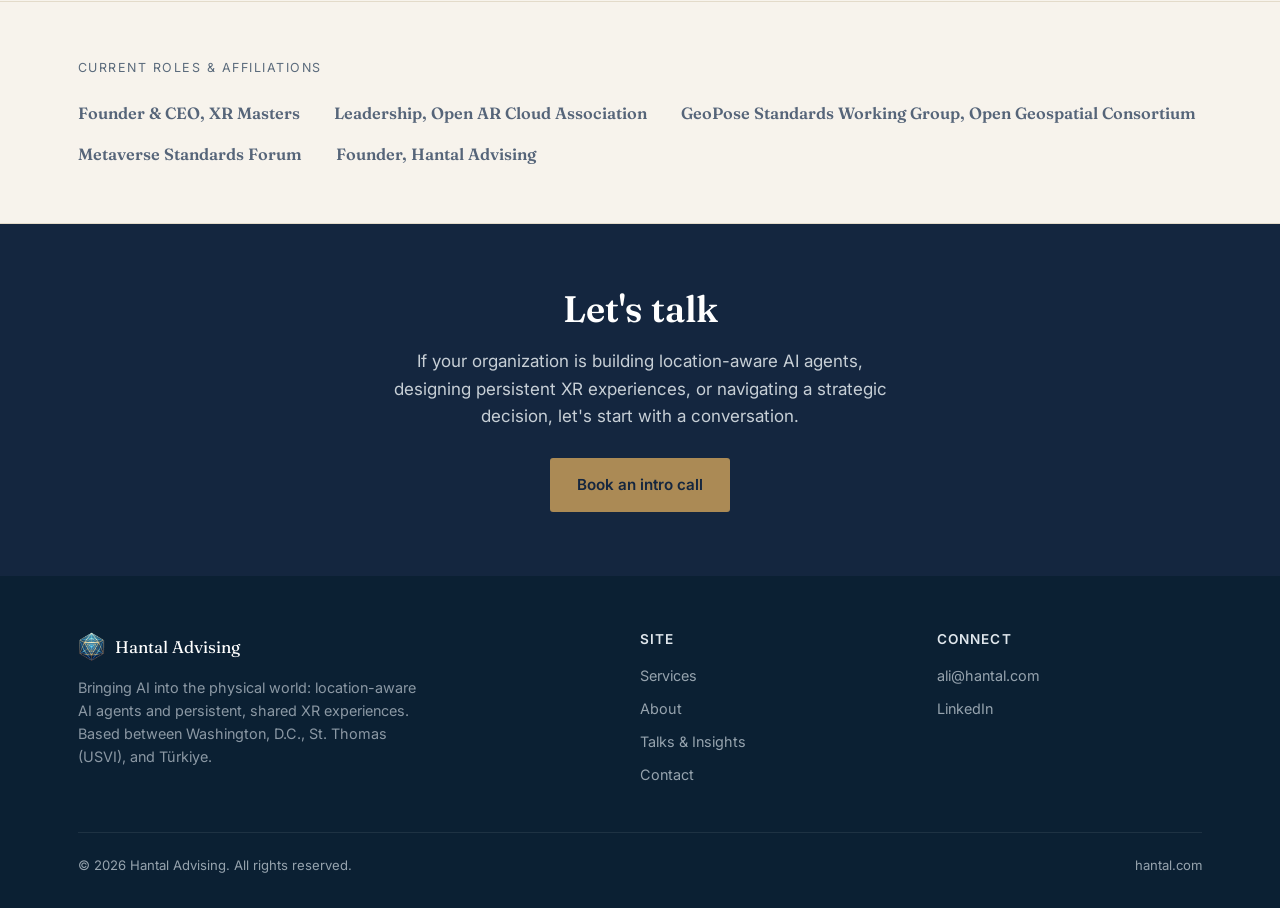
==== commit 017d080c: "Make the About talk video a full-bleed interstitial between chapters Pull the video out of the Geosp" ====
--- a/about.html
+++ b/about.html
@@ -86,18 +86,20 @@
           <p>In 2015, Ali founded VR Masters, initially focused on virtual reality. As the team expanded its R&amp;D into augmented and mixed reality in 2017, the company's focus increasingly shifted toward connecting digital experiences with the physical world.</p>
           <p>By 2018, the team was working with GIS, Spatial Computing, and Visual Positioning System (VPS) technologies, developing persistent and shared AR experiences and the foundations of a spatial content management platform. Reflecting this broader direction, VR Masters became XR Masters.</p>
           <p>Since then, XR Masters has delivered persistent and shared XR experiences across more than 100 projects and locations in the U.S., Europe, the Middle East, North Africa, and Central Asia. This work evolved into MyGeoVerse, bringing together geospatial content management, Points of Interest, spatial positioning, persistent XR, and location-aware AI agents.</p>
-          <figure class="video-embed">
-            <div class="video-frame">
-              <iframe src="https://www.youtube.com/embed/C66M3ewq_Bs?si=JC4toUh0gxlgccqT" title="YouTube video player" frameborder="0" allow="accelerometer; autoplay; clipboard-write; encrypted-media; gyroscope; picture-in-picture; web-share" referrerpolicy="strict-origin-when-cross-origin" allowfullscreen></iframe>
-            </div>
-            <figcaption>The New Tech Forum, Athens (May 2026)</figcaption>
-          </figure>
         </div>
       </div>
     </div>
   </section>
 
-  <hr class="divider">
+  <!-- Talk video -->
+  <section class="video-band">
+    <figure class="video-embed">
+      <div class="video-frame">
+        <iframe src="https://www.youtube.com/embed/C66M3ewq_Bs?si=JC4toUh0gxlgccqT" title="YouTube video player" frameborder="0" allow="accelerometer; autoplay; clipboard-write; encrypted-media; gyroscope; picture-in-picture; web-share" referrerpolicy="strict-origin-when-cross-origin" allowfullscreen></iframe>
+      </div>
+      <figcaption>The New Tech Forum, Athens (May 2026)</figcaption>
+    </figure>
+  </section>
 
   <!-- The Standards Advocate -->
   <section class="tight">
--- a/css/style.css
+++ b/css/style.css
@@ -504,19 +504,25 @@
   margin: 0 0 0.9em;
 }
 
-.video-embed { margin: 28px 0 0; }
+/* Full-bleed talk video, sits between About chapters */
+.video-band {
+  padding: 0;
+  background: var(--teal-deep);
+}
+.video-embed { margin: 0; }
 .video-frame {
   position: relative;
   width: 100%;
   aspect-ratio: 16 / 9;
-  border-radius: 10px;
+  max-height: 80vh;
   overflow: hidden;
   background: #000;
-  border: 1px solid var(--line);
 }
 .video-frame iframe { position: absolute; inset: 0; width: 100%; height: 100%; border: 0; }
 .video-embed figcaption {
-  margin-top: 12px;
+  text-align: center;
+  padding: 16px 28px 20px;
   font-size: 0.85rem;
-  color: var(--text-muted);
-}
+  letter-spacing: 0.04em;
+  color: var(--gold-bright);
+}
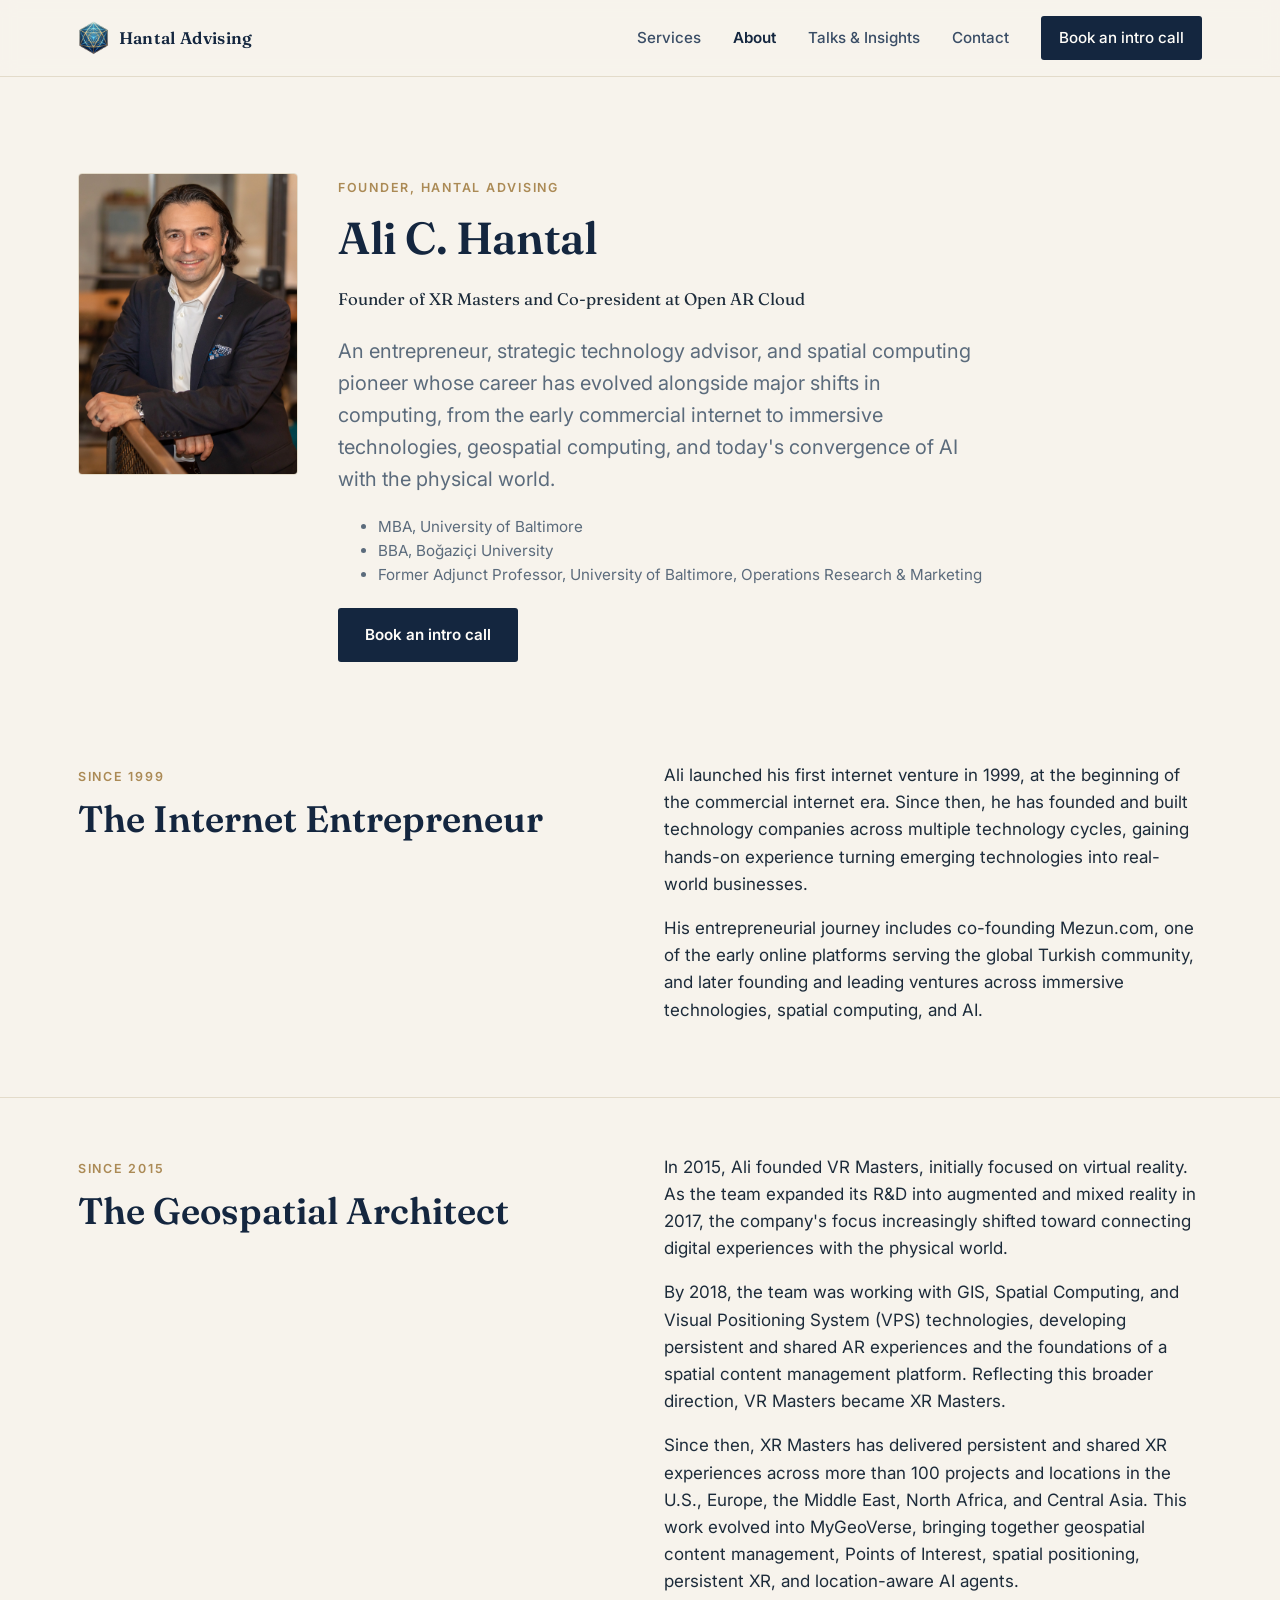
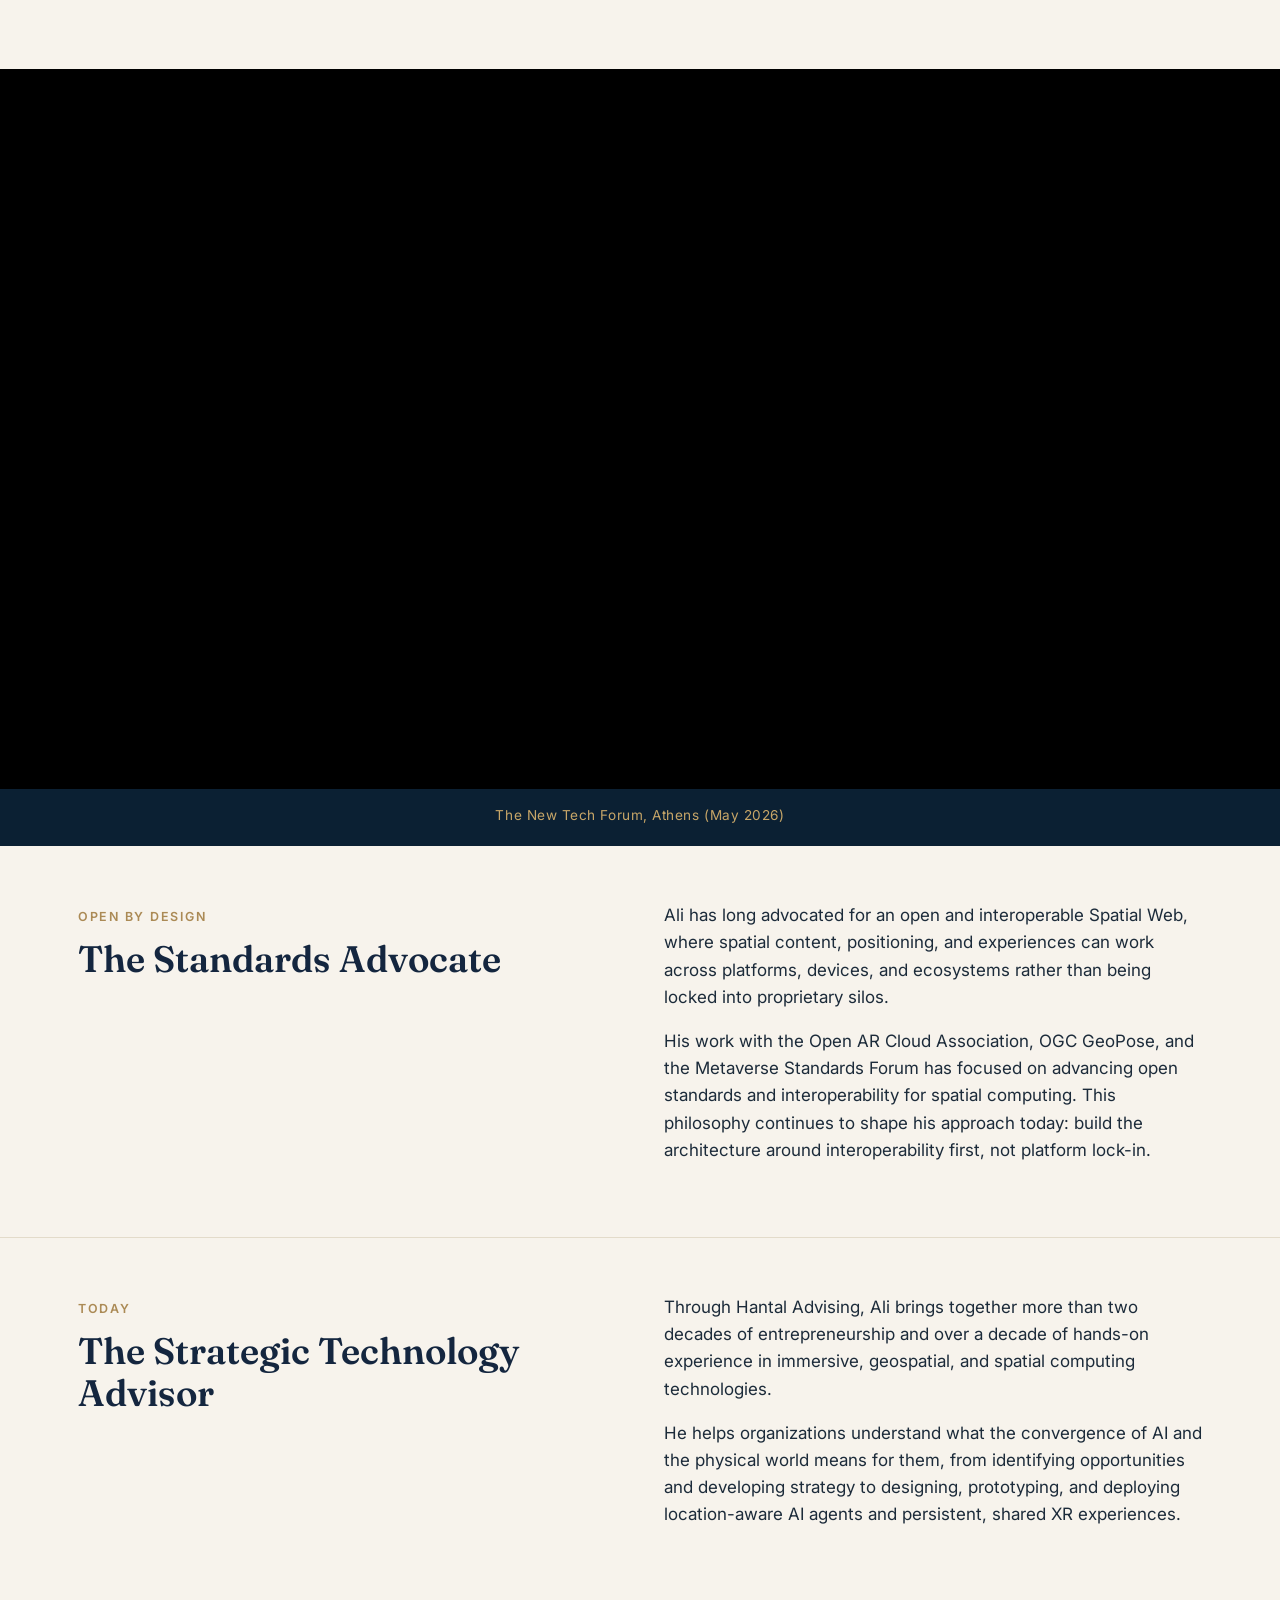
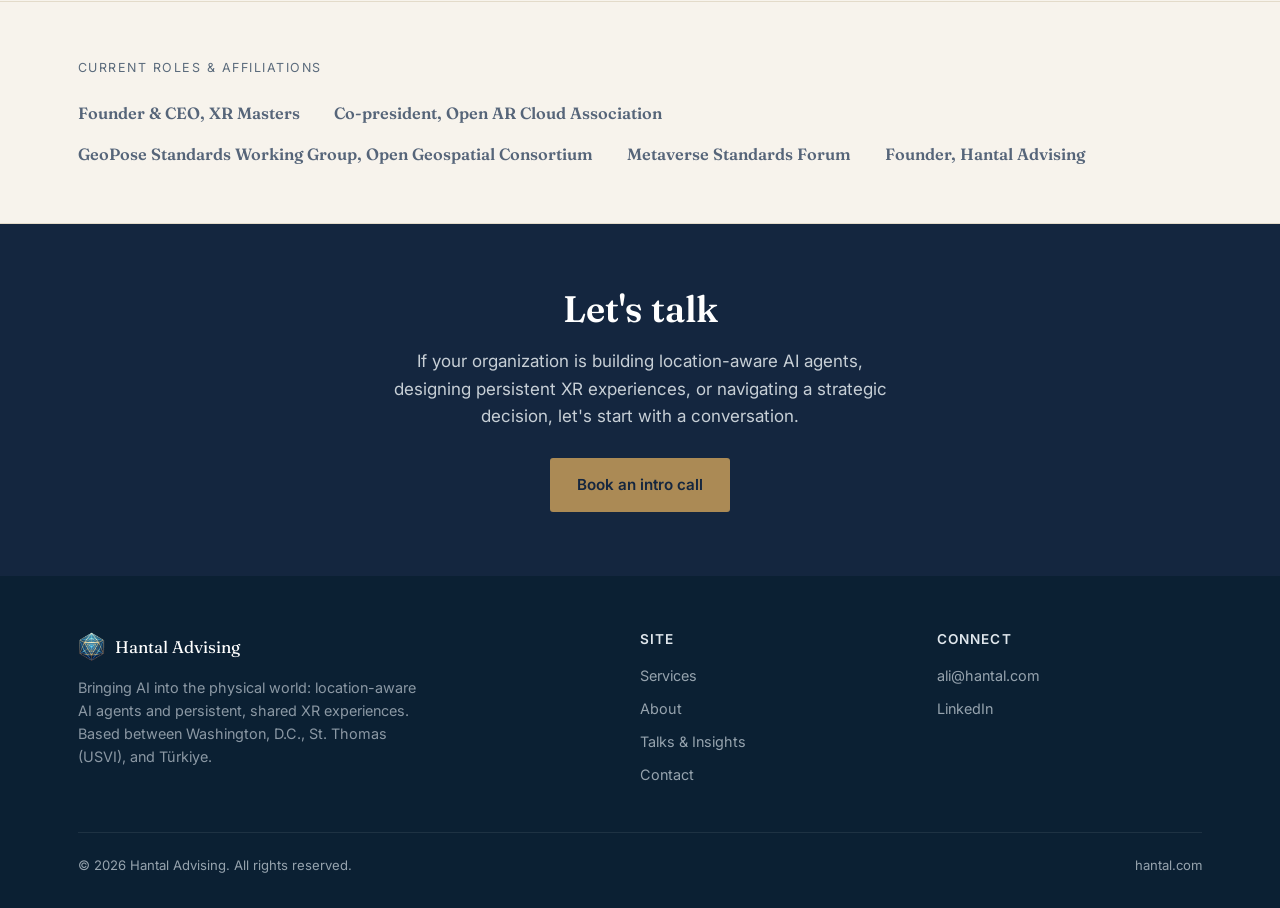
==== commit d3756065: "Align Home founder section with the rewritten About page; audit fixes - Home founder teaser: new int" ====
--- a/about.html
+++ b/about.html
@@ -4,7 +4,7 @@
 <meta charset="UTF-8">
 <meta name="viewport" content="width=device-width, initial-scale=1">
 <title>About Ali Hantal | Hantal Advising</title>
-<meta name="description" content="Founder of XR Masters, standards lead at OGC and Open AR Cloud, and advisor on location-aware AI agents and persistent, shared XR experiences.">
+<meta name="description" content="Ali C. Hantal: entrepreneur, strategic technology advisor, and spatial computing pioneer. Founder of XR Masters, Co-president of Open AR Cloud, and advisor on location-aware AI agents and persistent, shared XR experiences.">
 <link rel="icon" href="assets/icon.png">
 <link rel="preconnect" href="https://fonts.googleapis.com">
 <link rel="preconnect" href="https://fonts.gstatic.com" crossorigin>
@@ -141,7 +141,7 @@
       <div class="label">Current roles &amp; affiliations</div>
       <div class="logo-row">
         <span>Founder &amp; CEO, XR Masters</span>
-        <span>Leadership, Open AR Cloud Association</span>
+        <span>Co-president, Open AR Cloud Association</span>
         <span>GeoPose Standards Working Group, Open Geospatial Consortium</span>
         <span>Metaverse Standards Forum</span>
         <span>Founder, Hantal Advising</span>
--- a/css/style.css
+++ b/css/style.css
@@ -513,8 +513,10 @@
 .video-frame {
   position: relative;
   width: 100%;
+  /* never taller than the viewport; stays a true 16:9 so YouTube never letterboxes */
+  max-width: calc(82vh * 16 / 9);
+  margin-inline: auto;
   aspect-ratio: 16 / 9;
-  max-height: 80vh;
   overflow: hidden;
   background: #000;
 }
